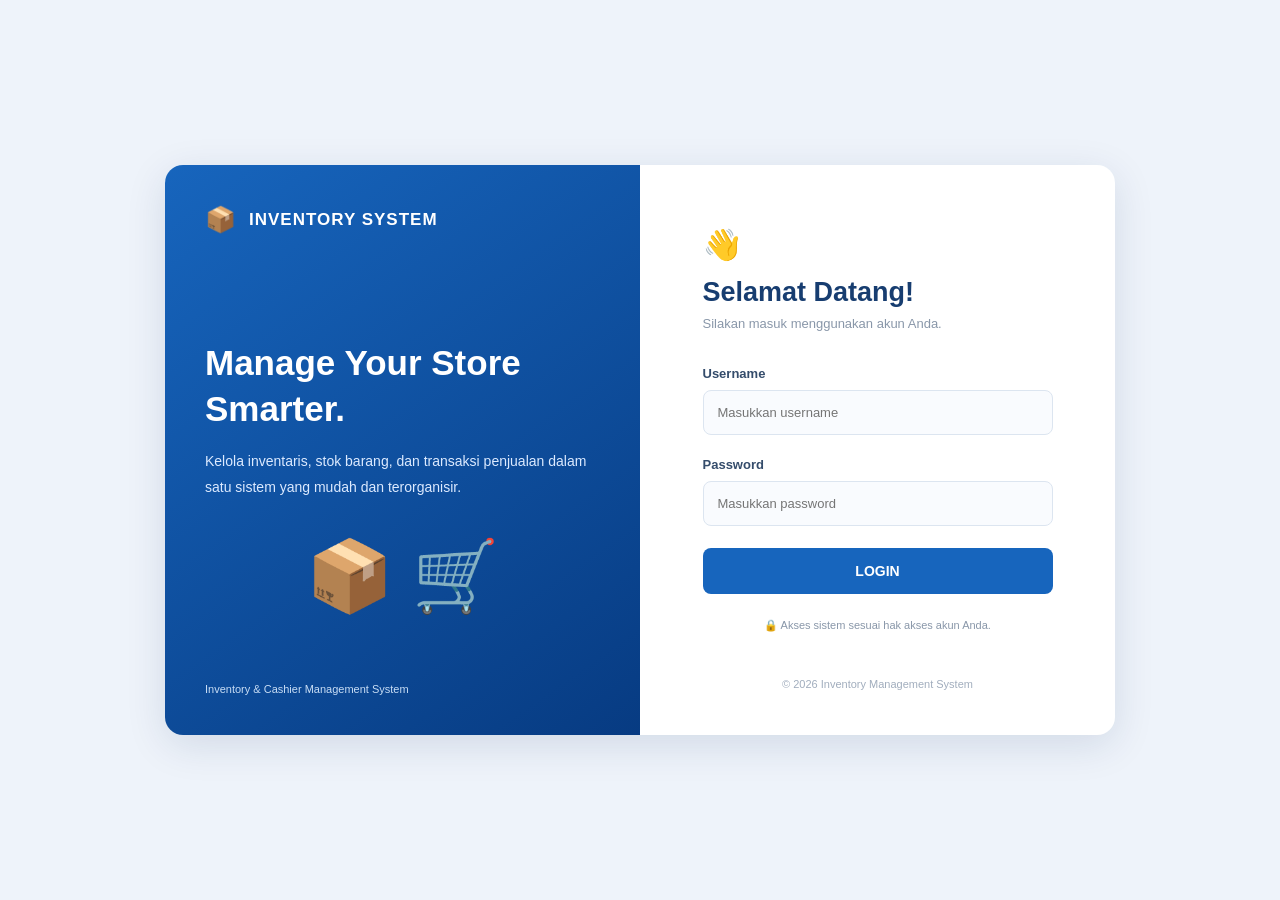
==== index.html @ 5783a04d "first commit" ====
<!doctype html>
<html lang="id">
  <head>
    <meta charset="UTF-8" />
    <meta name="viewport" content="width=device-width, initial-scale=1.0" />
    <title>Login | Inventory System</title>
    <link rel="stylesheet" href="style.css" />
  </head>
  <body>
    <div class="login-container">
      <!-- BAGIAN KIRI -->
      <div class="left-panel">
        <div class="brand">
          <div class="brand-icon">📦</div>
          <span>INVENTORY SYSTEM</span>
        </div>

        <div class="welcome">
          <h1>Manage Your Store Smarter.</h1>

          <p>
            Kelola inventaris, stok barang, dan transaksi penjualan dalam satu
            sistem yang mudah dan terorganisir.
          </p>

          <div class="illustration">📦 🛒</div>
        </div>

        <div class="left-footer">Inventory & Cashier Management System</div>
      </div>

      <!-- BAGIAN KANAN -->
      <div class="right-panel">
        <div class="login-form">
          <div class="form-icon">👋</div>

          <h2>Selamat Datang!</h2>

          <p class="subtitle">Silakan masuk menggunakan akun Anda.</p>

          <form id="loginForm">
            <div class="input-group">
              <label>Username</label>

              <input
                type="text"
                id="username"
                placeholder="Masukkan username"
                required
              />
            </div>

            <div class="input-group">
              <label>Password</label>

              <input
                type="password"
                id="password"
                placeholder="Masukkan password"
                required
              />
            </div>

            <button type="submit">LOGIN</button>
          </form>

          <div class="security-info">
            <span>🔒</span>
            Akses sistem sesuai hak akses akun Anda.
          </div>
        </div>

        <div class="right-footer">© 2026 Inventory Management System</div>
      </div>
    </div>
    <script src="login.js"></script>
  </body>
</html>
---- style.css ----
* {
  margin: 0;
  padding: 0;
  box-sizing: border-box;
  font-family: "Segoe UI", sans-serif;
}

body {
  min-height: 100vh;
  display: flex;
  justify-content: center;
  align-items: center;
  background: #eef3fa;
}

.login-container {
  width: 950px;
  min-height: 570px;
  display: flex;
  background: white;
  border-radius: 18px;
  overflow: hidden;
  box-shadow: 0 10px 40px rgba(0, 40, 90, 0.12);
}

/* PANEL KIRI */

.left-panel {
  width: 50%;
  padding: 40px;
  color: white;
  background: linear-gradient(145deg, #1765bd, #073b82);
  display: flex;
  flex-direction: column;
  justify-content: space-between;
}

.brand {
  display: flex;
  align-items: center;
  gap: 12px;
  font-size: 17px;
  font-weight: bold;
  letter-spacing: 1px;
}

.brand-icon {
  font-size: 25px;
}

.welcome {
  margin-top: 40px;
}

.welcome h1 {
  font-size: 35px;
  line-height: 1.3;
  margin-bottom: 18px;
}

.welcome p {
  font-size: 14px;
  color: #dceaff;
  line-height: 1.8;
}

.illustration {
  font-size: 70px;
  text-align: center;
  margin-top: 35px;
}

.left-footer {
  font-size: 11px;
  color: #c8ddf5;
}

/* PANEL KANAN */

.right-panel {
  width: 50%;
  padding: 45px;
  display: flex;
  flex-direction: column;
  justify-content: center;
}

.login-form {
  width: 100%;
  max-width: 350px;
  margin: auto;
}

.form-icon {
  font-size: 30px;
  margin-bottom: 15px;
}

.login-form h2 {
  color: #173d70;
  font-size: 27px;
  margin-bottom: 8px;
}

.subtitle {
  color: #8997a9;
  font-size: 13px;
  margin-bottom: 35px;
}

.input-group {
  margin-bottom: 22px;
}

.input-group label {
  display: block;
  color: #344c6b;
  font-size: 13px;
  font-weight: 600;
  margin-bottom: 9px;
}

.input-group input {
  width: 100%;
  padding: 14px;
  border: 1px solid #dce5f0;
  border-radius: 8px;
  background: #f9fbfe;
  outline: none;
  font-size: 13px;
}

.input-group input:focus {
  border-color: #1765bd;
}

button {
  width: 100%;
  padding: 15px;
  border: none;
  border-radius: 8px;
  background: #1765bd;
  color: white;
  font-size: 14px;
  font-weight: bold;
  cursor: pointer;
  transition: 0.3s;
}

button:hover {
  background: #0b478e;
}

.security-info {
  margin-top: 25px;
  text-align: center;
  font-size: 11px;
  color: #8997a9;
}

.right-footer {
  text-align: center;
  font-size: 11px;
  color: #a1adbd;
  margin-top: 30px;
}

/* RESPONSIVE */

@media (max-width: 750px) {
  body {
    padding: 20px;
  }

  .login-container {
    width: 100%;
    flex-direction: column;
  }

  .left-panel,
  .right-panel {
    width: 100%;
    padding: 30px;
  }

  .welcome h1 {
    font-size: 26px;
  }

  .illustration {
    font-size: 45px;
    margin-top: 15px;
  }
}
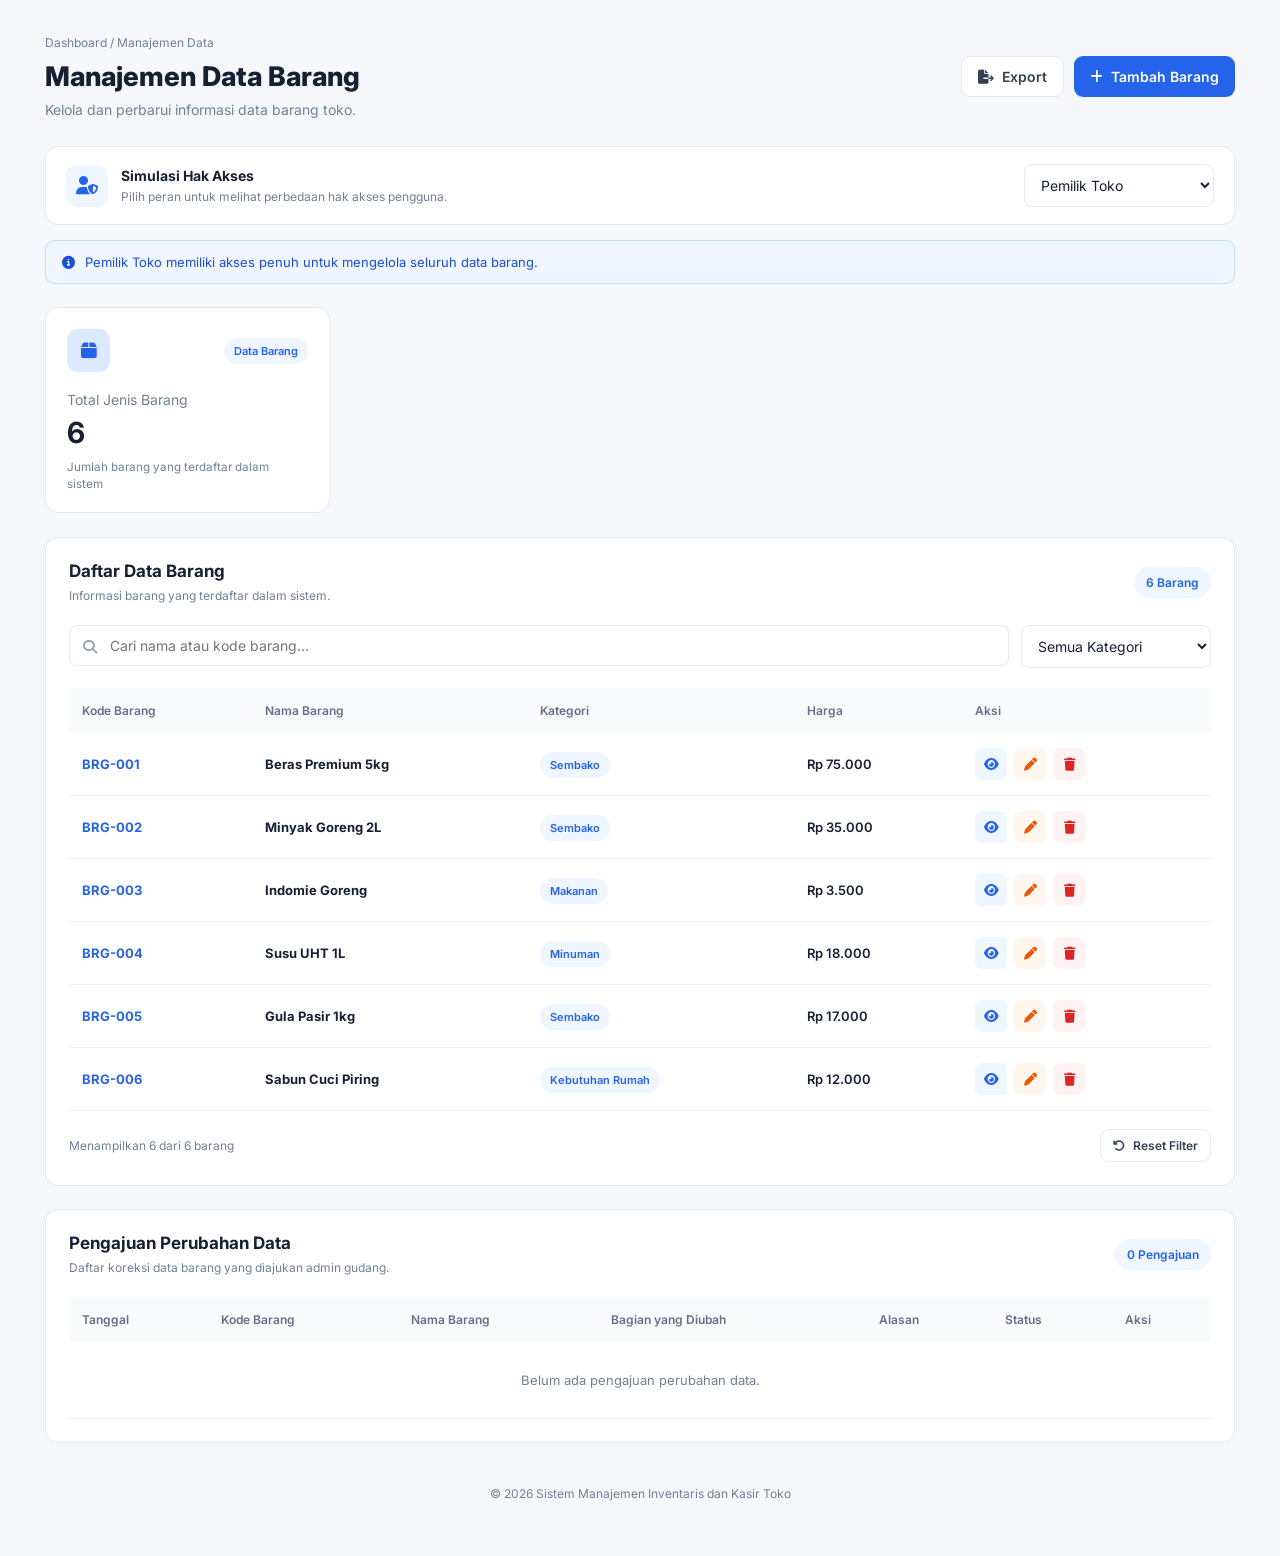
==== commit 5dd923fc: "Data Barang" ====
--- a/index.html
+++ b/index.html
@@ -1,78 +1,277 @@
-<!doctype html>
+
+<!DOCTYPE html>
 <html lang="id">
-  <head>
-    <meta charset="UTF-8" />
-    <meta name="viewport" content="width=device-width, initial-scale=1.0" />
-    <title>Login | Inventory System</title>
-    <link rel="stylesheet" href="style.css" />
-  </head>
-  <body>
-    <div class="login-container">
-      <!-- BAGIAN KIRI -->
-      <div class="left-panel">
-        <div class="brand">
-          <div class="brand-icon">📦</div>
-          <span>INVENTORY SYSTEM</span>
-        </div>
-
-        <div class="welcome">
-          <h1>Manage Your Store Smarter.</h1>
-
-          <p>
-            Kelola inventaris, stok barang, dan transaksi penjualan dalam satu
-            sistem yang mudah dan terorganisir.
-          </p>
-
-          <div class="illustration">📦 🛒</div>
-        </div>
-
-        <div class="left-footer">Inventory & Cashier Management System</div>
-      </div>
-
-      <!-- BAGIAN KANAN -->
-      <div class="right-panel">
-        <div class="login-form">
-          <div class="form-icon">👋</div>
-
-          <h2>Selamat Datang!</h2>
-
-          <p class="subtitle">Silakan masuk menggunakan akun Anda.</p>
-
-          <form id="loginForm">
-            <div class="input-group">
-              <label>Username</label>
-
-              <input
-                type="text"
-                id="username"
-                placeholder="Masukkan username"
-                required
-              />
-            </div>
-
-            <div class="input-group">
-              <label>Password</label>
-
-              <input
-                type="password"
-                id="password"
-                placeholder="Masukkan password"
-                required
-              />
-            </div>
-
-            <button type="submit">LOGIN</button>
-          </form>
-
-          <div class="security-info">
-            <span>🔒</span>
-            Akses sistem sesuai hak akses akun Anda.
+<head>
+  <meta charset="UTF-8">
+  <meta name="viewport" content="width=device-width, initial-scale=1.0">
+  <title>Manajemen Data Barang</title>
+  <link rel="preconnect" href="https://fonts.googleapis.com">
+  <link href="https://fonts.googleapis.com/css2?family=Inter:wght@400;500;600;700;800&display=swap" rel="stylesheet">
+  <link rel="stylesheet" href="https://cdnjs.cloudflare.com/ajax/libs/font-awesome/6.5.0/css/all.min.css">
+  <link rel="stylesheet" href="style.css">
+</head>
+<body>
+  <main class="container">
+
+    <header class="topbar">
+      <div>
+        <p class="breadcrumb">Dashboard / Manajemen Data</p>
+        <h1>Manajemen Data Barang</h1>
+        <p class="subtitle">Kelola dan perbarui informasi data barang toko.</p>
+      </div>
+      <div class="top-actions">
+        <button class="btn light" id="exportBtn">
+          <i class="fa-solid fa-file-export"></i> Export
+        </button>
+        <button class="btn primary" id="addBtn">
+          <i class="fa-solid fa-plus"></i> Tambah Barang
+        </button>
+      </div>
+    </header>
+
+    <!-- Hak Akses -->
+    <section class="role-panel">
+      <div class="role-info">
+        <div class="role-icon"><i class="fa-solid fa-user-shield"></i></div>
+        <div>
+          <strong>Simulasi Hak Akses</strong>
+          <p>Pilih peran untuk melihat perbedaan hak akses pengguna.</p>
+        </div>
+      </div>
+      <select id="roleSelect">
+        <option value="owner">Pemilik Toko</option>
+        <option value="admin">Admin Gudang</option>
+      </select>
+    </section>
+
+    <div class="access-notice" id="accessNotice">
+      <i class="fa-solid fa-circle-info"></i>
+      <span>Pemilik Toko memiliki akses penuh untuk mengelola seluruh data barang.</span>
+    </div>
+
+    <!-- Ringkasan Data -->
+    <section class="stats-grid">
+      <article class="stat-card">
+        <div class="stat-top">
+          <div class="stat-icon blue">
+            <i class="fa-solid fa-box"></i>
           </div>
-        </div>
-
-        <div class="right-footer">© 2026 Inventory Management System</div>
-      </div>
-    </div>
-    <script src="login.js"></script>
-  </body>
+          <span class="stat-tag">Data Barang</span>
+        </div>
+        <p>Total Jenis Barang</p>
+        <h2 id="totalProducts">0</h2>
+        <small>Jumlah barang yang terdaftar dalam sistem</small>
+      </article>
+    </section>
+
+    <!-- Daftar Barang -->
+    <section class="panel inventory-panel">
+      <div class="panel-heading">
+        <div>
+          <h3>Daftar Data Barang</h3>
+          <p>Informasi barang yang terdaftar dalam sistem.</p>
+        </div>
+        <span class="data-count" id="dataCount">0 Barang</span>
+      </div>
+
+      <div class="toolbar">
+        <div class="search-box">
+          <i class="fa-solid fa-magnifying-glass"></i>
+          <input type="search" id="searchInput" placeholder="Cari nama atau kode barang...">
+        </div>
+
+        <select id="categoryFilter">
+          <option value="">Semua Kategori</option>
+          <option value="Sembako">Sembako</option>
+          <option value="Makanan">Makanan</option>
+          <option value="Minuman">Minuman</option>
+          <option value="Kebutuhan Rumah">Kebutuhan Rumah</option>
+        </select>
+      </div>
+
+      <div class="table-wrap">
+        <table>
+          <thead>
+            <tr>
+              <th>Kode Barang</th>
+              <th>Nama Barang</th>
+              <th>Kategori</th>
+              <th>Harga</th>
+              <th>Aksi</th>
+            </tr>
+          </thead>
+          <tbody id="productBody"></tbody>
+        </table>
+      </div>
+
+      <div class="table-footer">
+        <span id="tableInfo">Menampilkan data barang</span>
+        <button class="btn light small" id="resetFilter">
+          <i class="fa-solid fa-rotate-left"></i> Reset Filter
+        </button>
+      </div>
+    </section>
+
+    <!-- Pengajuan Perubahan Data -->
+    <section class="panel request-panel">
+      <div class="panel-heading">
+        <div>
+          <h3>Pengajuan Perubahan Data</h3>
+          <p>Daftar koreksi data barang yang diajukan admin gudang.</p>
+        </div>
+        <span class="request-count" id="requestCount">0 Pengajuan</span>
+      </div>
+
+      <div class="table-wrap">
+        <table>
+          <thead>
+            <tr>
+              <th>Tanggal</th>
+              <th>Kode Barang</th>
+              <th>Nama Barang</th>
+              <th>Bagian yang Diubah</th>
+              <th>Alasan</th>
+              <th>Status</th>
+              <th>Aksi</th>
+            </tr>
+          </thead>
+          <tbody id="requestBody"></tbody>
+        </table>
+      </div>
+    </section>
+
+    <footer>© 2026 Sistem Manajemen Inventaris dan Kasir Toko</footer>
+  </main>
+
+  <!-- Modal Tambah / Edit Barang -->
+  <div class="modal-overlay" id="productModal">
+    <div class="modal">
+      <div class="modal-heading">
+        <div>
+          <h3 id="productModalTitle">Tambah Barang</h3>
+          <p>Lengkapi informasi barang di bawah ini.</p>
+        </div>
+        <button class="close-btn" data-close="productModal">
+          <i class="fa-solid fa-xmark"></i>
+        </button>
+      </div>
+
+      <form id="productForm">
+        <input type="hidden" id="editId">
+
+        <label>Kode Barang
+          <input type="text" id="codeInput" placeholder="Contoh: BRG-001" required>
+        </label>
+
+        <label>Nama Barang
+          <input type="text" id="nameInput" placeholder="Masukkan nama barang" required>
+        </label>
+
+        <label>Kategori
+          <select id="categoryInput" required>
+            <option value="">Pilih kategori</option>
+            <option>Sembako</option>
+            <option>Makanan</option>
+            <option>Minuman</option>
+            <option>Kebutuhan Rumah</option>
+          </select>
+        </label>
+
+        <label>Harga (Rp)
+          <input type="number" id="priceInput" min="0" placeholder="0" required>
+        </label>
+
+        <div class="modal-actions">
+          <button type="button" class="btn light" data-close="productModal">Batal</button>
+          <button type="submit" class="btn primary">Simpan Barang</button>
+        </div>
+      </form>
+    </div>
+  </div>
+
+  <!-- Modal Detail Barang -->
+  <div class="modal-overlay" id="detailModal">
+    <div class="modal">
+      <div class="modal-heading">
+        <div>
+          <h3>Detail Barang</h3>
+          <p>Informasi lengkap barang.</p>
+        </div>
+        <button class="close-btn" data-close="detailModal">
+          <i class="fa-solid fa-xmark"></i>
+        </button>
+      </div>
+      <div id="detailContent"></div>
+    </div>
+  </div>
+
+  <!-- Modal Pengajuan Perubahan -->
+  <div class="modal-overlay" id="requestModal">
+    <div class="modal">
+      <div class="modal-heading">
+        <div>
+          <h3>Ajukan Perubahan Data</h3>
+          <p>Pengajuan akan dikirim kepada pemilik toko.</p>
+        </div>
+        <button class="close-btn" data-close="requestModal">
+          <i class="fa-solid fa-xmark"></i>
+        </button>
+      </div>
+
+      <form id="requestForm">
+        <input type="hidden" id="requestProductId">
+
+        <label>Barang
+          <input type="text" id="requestProductName" readonly>
+        </label>
+
+        <label>Bagian yang perlu diubah
+          <select id="requestField" required>
+            <option value="">Pilih bagian</option>
+            <option>Nama Barang</option>
+            <option>Kode Barang</option>
+            <option>Kategori</option>
+            <option>Harga</option>
+          </select>
+        </label>
+
+        <label>Data yang benar / usulan perubahan
+          <input type="text" id="requestValue" placeholder="Masukkan usulan perubahan" required>
+        </label>
+
+        <label>Alasan pengajuan
+          <textarea id="requestReason" rows="3" placeholder="Jelaskan kesalahan yang ditemukan..." required></textarea>
+        </label>
+
+        <div class="modal-actions">
+          <button type="button" class="btn light" data-close="requestModal">Batal</button>
+          <button type="submit" class="btn primary">Kirim Pengajuan</button>
+        </div>
+      </form>
+    </div>
+  </div>
+
+  <!-- Modal Persetujuan Pengajuan -->
+  <div class="modal-overlay" id="approvalModal">
+    <div class="modal">
+      <div class="modal-heading">
+        <div>
+          <h3>Periksa Pengajuan</h3>
+          <p>Tinjau usulan perubahan dari admin gudang.</p>
+        </div>
+        <button class="close-btn" data-close="approvalModal">
+          <i class="fa-solid fa-xmark"></i>
+        </button>
+      </div>
+      <div id="approvalContent"></div>
+      <div class="modal-actions">
+        <button class="btn light" data-close="approvalModal">Tutup</button>
+        <button class="btn danger-btn" id="rejectRequest">Tolak</button>
+        <button class="btn primary" id="approveRequest">Setujui</button>
+      </div>
+    </div>
+  </div>
+
+  <script src="script.js"></script>
+</body>
 </html>
--- a/style.css
+++ b/style.css
@@ -1,194 +1,613 @@
+
 * {
   margin: 0;
   padding: 0;
   box-sizing: border-box;
-  font-family: "Segoe UI", sans-serif;
+}
+
+:root {
+  --primary: #2563eb;
+  --primary-dark: #1d4ed8;
+  --blue-light: #eff6ff;
+  --background: #f5f7fb;
+  --white: #ffffff;
+  --text: #172033;
+  --muted: #718096;
+  --border: #e5eaf2;
+  --green: #16a34a;
+  --red: #dc2626;
+  --orange: #ea580c;
 }
 
 body {
-  min-height: 100vh;
-  display: flex;
+  font-family: 'Inter', sans-serif;
+  background: var(--background);
+  color: var(--text);
+  font-size: 14px;
+}
+
+button, input, select, textarea {
+  font: inherit;
+}
+
+button {
+  cursor: pointer;
+}
+
+.container {
+  max-width: 1440px;
+  margin: auto;
+  padding: 35px 45px;
+}
+
+/* Header */
+.topbar {
+  display: flex;
+  align-items: center;
+  justify-content: space-between;
+  gap: 20px;
+  margin-bottom: 28px;
+}
+
+.breadcrumb {
+  color: var(--muted);
+  font-size: 12px;
+  margin-bottom: 10px;
+}
+
+.topbar h1 {
+  font-size: 27px;
+  font-weight: 800;
+  margin-bottom: 8px;
+}
+
+.subtitle {
+  color: var(--muted);
+}
+
+.top-actions {
+  display: flex;
+  gap: 10px;
+}
+
+/* Buttons */
+.btn {
+  border: none;
+  border-radius: 9px;
+  padding: 11px 16px;
+  font-weight: 600;
+  display: inline-flex;
+  align-items: center;
   justify-content: center;
-  align-items: center;
-  background: #eef3fa;
-}
-
-.login-container {
-  width: 950px;
-  min-height: 570px;
-  display: flex;
+  gap: 8px;
+  transition: .2s;
+}
+
+.btn.primary {
+  background: var(--primary);
+  color: white;
+}
+
+.btn.primary:hover {
+  background: var(--primary-dark);
+}
+
+.btn.light {
   background: white;
-  border-radius: 18px;
-  overflow: hidden;
-  box-shadow: 0 10px 40px rgba(0, 40, 90, 0.12);
-}
-
-/* PANEL KIRI */
-
-.left-panel {
-  width: 50%;
-  padding: 40px;
-  color: white;
-  background: linear-gradient(145deg, #1765bd, #073b82);
-  display: flex;
-  flex-direction: column;
+  color: #344054;
+  border: 1px solid var(--border);
+}
+
+.btn.light:hover {
+  background: #f1f5f9;
+}
+
+.btn.small {
+  padding: 8px 12px;
+  font-size: 12px;
+}
+
+.btn.danger-btn {
+  background: #fee2e2;
+  color: var(--red);
+}
+
+/* Role panel */
+.role-panel {
+  background: white;
+  border: 1px solid var(--border);
+  padding: 17px 20px;
+  border-radius: 13px;
+  display: flex;
+  align-items: center;
   justify-content: space-between;
-}
-
-.brand {
-  display: flex;
-  align-items: center;
+  gap: 15px;
+  margin-bottom: 15px;
+}
+
+.role-info {
+  display: flex;
+  align-items: center;
+  gap: 13px;
+}
+
+.role-icon {
+  width: 42px;
+  height: 42px;
+  background: var(--blue-light);
+  color: var(--primary);
+  border-radius: 10px;
+  display: grid;
+  place-items: center;
+  font-size: 18px;
+}
+
+.role-info strong {
+  display: block;
+  margin-bottom: 5px;
+}
+
+.role-info p {
+  color: var(--muted);
+  font-size: 12px;
+}
+
+.role-panel select {
+  width: 190px;
+}
+
+.access-notice {
+  background: #eff6ff;
+  color: #1d4ed8;
+  border: 1px solid #bfdbfe;
+  padding: 13px 16px;
+  border-radius: 9px;
+  display: flex;
+  align-items: center;
+  gap: 10px;
+  margin-bottom: 23px;
+  font-size: 13px;
+}
+
+/* Form elements */
+select,
+input,
+textarea {
+  border: 1px solid var(--border);
+  background: white;
+  border-radius: 8px;
+  padding: 11px 12px;
+  outline: none;
+  color: var(--text);
+}
+
+select:focus,
+input:focus,
+textarea:focus {
+  border-color: var(--primary);
+  box-shadow: 0 0 0 3px rgba(37, 99, 235, .09);
+}
+
+/* Statistics */
+.stats-grid {
+  display: grid;
+  grid-template-columns: repeat(4, 1fr);
+  gap: 17px;
+  margin-bottom: 24px;
+}
+
+.stat-card {
+  background: white;
+  border: 1px solid var(--border);
+  border-radius: 13px;
+  padding: 21px;
+}
+
+.stat-top {
+  display: flex;
+  justify-content: space-between;
+  align-items: center;
+  margin-bottom: 19px;
+}
+
+.stat-icon {
+  width: 43px;
+  height: 43px;
+  border-radius: 11px;
+  display: grid;
+  place-items: center;
+  font-size: 18px;
+}
+
+.stat-icon.blue {
+  background: #dbeafe;
+  color: #2563eb;
+}
+
+.stat-tag {
+  background: #eff6ff;
+  color: #2563eb;
+  padding: 6px 10px;
+  border-radius: 20px;
+  font-size: 11px;
+  font-weight: 600;
+}
+
+.stat-card p {
+  color: var(--muted);
+  margin-bottom: 7px;
+}
+
+.stat-card h2 {
+  font-size: 29px;
+  margin-bottom: 7px;
+}
+
+.stat-card small {
+  color: var(--muted);
+}
+
+/* Panels */
+.panel {
+  background: white;
+  border: 1px solid var(--border);
+  border-radius: 13px;
+  padding: 23px;
+  margin-bottom: 23px;
+}
+
+.panel-heading {
+  display: flex;
+  justify-content: space-between;
+  align-items: center;
+  gap: 15px;
+  margin-bottom: 22px;
+}
+
+.panel-heading h3 {
+  font-size: 17px;
+  margin-bottom: 7px;
+}
+
+.panel-heading p {
+  color: var(--muted);
+  font-size: 12px;
+}
+
+.data-count,
+.request-count {
+  background: var(--blue-light);
+  color: var(--primary);
+  border-radius: 20px;
+  padding: 8px 12px;
+  font-weight: 600;
+  font-size: 12px;
+}
+
+/* Toolbar */
+.toolbar {
+  display: flex;
   gap: 12px;
-  font-size: 17px;
-  font-weight: bold;
-  letter-spacing: 1px;
-}
-
-.brand-icon {
-  font-size: 25px;
-}
-
-.welcome {
-  margin-top: 40px;
-}
-
-.welcome h1 {
-  font-size: 35px;
-  line-height: 1.3;
-  margin-bottom: 18px;
-}
-
-.welcome p {
-  font-size: 14px;
-  color: #dceaff;
-  line-height: 1.8;
-}
-
-.illustration {
-  font-size: 70px;
+  margin-bottom: 20px;
+}
+
+.search-box {
+  flex: 1;
+  position: relative;
+}
+
+.search-box i {
+  position: absolute;
+  left: 14px;
+  top: 50%;
+  transform: translateY(-50%);
+  color: #98a2b3;
+}
+
+.search-box input {
+  width: 100%;
+  padding-left: 40px;
+}
+
+.toolbar select {
+  min-width: 190px;
+}
+
+/* Tables */
+.table-wrap {
+  width: 100%;
+  overflow-x: auto;
+}
+
+table {
+  width: 100%;
+  border-collapse: collapse;
+  white-space: nowrap;
+}
+
+thead {
+  background: #f8fafc;
+}
+
+th {
+  color: #667085;
+  font-size: 12px;
+  font-weight: 600;
+  text-align: left;
+  padding: 15px 13px;
+}
+
+td {
+  padding: 15px 13px;
+  border-bottom: 1px solid #edf0f5;
+  font-size: 13px;
+}
+
+tbody tr:hover {
+  background: #f8fbff;
+}
+
+.product-code {
+  color: var(--primary);
+  font-weight: 700;
+}
+
+.category-badge {
+  background: #eff6ff;
+  color: #2563eb;
+  padding: 6px 10px;
+  border-radius: 20px;
+  font-size: 11px;
+  font-weight: 600;
+}
+
+.price {
+  font-weight: 600;
+}
+
+.action-buttons {
+  display: flex;
+  gap: 7px;
+}
+
+.action-btn {
+  width: 32px;
+  height: 32px;
+  border: none;
+  border-radius: 7px;
+  display: grid;
+  place-items: center;
+  background: #eff6ff;
+  color: var(--primary);
+}
+
+.action-btn:hover {
+  filter: brightness(.95);
+}
+
+.action-btn.edit {
+  background: #fff7ed;
+  color: var(--orange);
+}
+
+.action-btn.delete {
+  background: #fef2f2;
+  color: var(--red);
+}
+
+.action-btn.request {
+  background: #f0fdf4;
+  color: var(--green);
+}
+
+.table-footer {
+  display: flex;
+  justify-content: space-between;
+  align-items: center;
+  gap: 12px;
+  margin-top: 18px;
+  color: var(--muted);
+  font-size: 12px;
+}
+
+.empty-state {
   text-align: center;
-  margin-top: 35px;
-}
-
-.left-footer {
+  color: var(--muted);
+  padding: 30px;
+}
+
+/* Request status */
+.status {
+  padding: 6px 10px;
+  border-radius: 20px;
   font-size: 11px;
-  color: #c8ddf5;
-}
-
-/* PANEL KANAN */
-
-.right-panel {
-  width: 50%;
-  padding: 45px;
-  display: flex;
-  flex-direction: column;
+  font-weight: 600;
+}
+
+.status.pending {
+  background: #fff7ed;
+  color: #c2410c;
+}
+
+.status.approved {
+  background: #dcfce7;
+  color: #15803d;
+}
+
+.status.rejected {
+  background: #fee2e2;
+  color: #b91c1c;
+}
+
+/* Modal */
+.modal-overlay {
+  position: fixed;
+  inset: 0;
+  background: rgba(15, 23, 42, .48);
+  display: none;
+  align-items: center;
   justify-content: center;
-}
-
-.login-form {
+  padding: 20px;
+  z-index: 1000;
+  overflow-y: auto;
+}
+
+.modal-overlay.show {
+  display: flex;
+}
+
+.modal {
   width: 100%;
-  max-width: 350px;
-  margin: auto;
-}
-
-.form-icon {
-  font-size: 30px;
-  margin-bottom: 15px;
-}
-
-.login-form h2 {
-  color: #173d70;
-  font-size: 27px;
-  margin-bottom: 8px;
-}
-
-.subtitle {
-  color: #8997a9;
+  max-width: 510px;
+  max-height: 90vh;
+  overflow-y: auto;
+  background: white;
+  border-radius: 15px;
+  padding: 25px;
+  box-shadow: 0 20px 50px rgba(0,0,0,.15);
+}
+
+.modal-heading {
+  display: flex;
+  justify-content: space-between;
+  align-items: flex-start;
+  margin-bottom: 23px;
+}
+
+.modal-heading h3 {
+  font-size: 18px;
+  margin-bottom: 7px;
+}
+
+.modal-heading p {
+  color: var(--muted);
+  font-size: 12px;
+}
+
+.close-btn {
+  border: none;
+  background: #f1f5f9;
+  width: 34px;
+  height: 34px;
+  border-radius: 8px;
+  color: #475569;
+}
+
+form label {
+  display: block;
   font-size: 13px;
-  margin-bottom: 35px;
-}
-
-.input-group {
-  margin-bottom: 22px;
-}
-
-.input-group label {
+  font-weight: 600;
+  margin-bottom: 16px;
+}
+
+form label input,
+form label select,
+form label textarea {
   display: block;
-  color: #344c6b;
-  font-size: 13px;
-  font-weight: 600;
-  margin-bottom: 9px;
-}
-
-.input-group input {
   width: 100%;
-  padding: 14px;
-  border: 1px solid #dce5f0;
-  border-radius: 8px;
-  background: #f9fbfe;
-  outline: none;
-  font-size: 13px;
-}
-
-.input-group input:focus {
-  border-color: #1765bd;
-}
-
-button {
-  width: 100%;
-  padding: 15px;
-  border: none;
-  border-radius: 8px;
-  background: #1765bd;
-  color: white;
-  font-size: 14px;
-  font-weight: bold;
-  cursor: pointer;
-  transition: 0.3s;
-}
-
-button:hover {
-  background: #0b478e;
-}
-
-.security-info {
-  margin-top: 25px;
+  margin-top: 8px;
+  font-weight: 400;
+}
+
+textarea {
+  resize: vertical;
+}
+
+.modal-actions {
+  display: flex;
+  justify-content: flex-end;
+  gap: 9px;
+  margin-top: 22px;
+}
+
+.detail-list {
+  display: grid;
+  gap: 14px;
+}
+
+.detail-item {
+  display: flex;
+  justify-content: space-between;
+  gap: 15px;
+  padding-bottom: 12px;
+  border-bottom: 1px solid var(--border);
+}
+
+.detail-item span {
+  color: var(--muted);
+}
+
+.detail-item strong {
+  text-align: right;
+}
+
+footer {
   text-align: center;
-  font-size: 11px;
-  color: #8997a9;
-}
-
-.right-footer {
-  text-align: center;
-  font-size: 11px;
-  color: #a1adbd;
-  margin-top: 30px;
-}
-
-/* RESPONSIVE */
-
-@media (max-width: 750px) {
-  body {
-    padding: 20px;
-  }
-
-  .login-container {
+  color: var(--muted);
+  font-size: 12px;
+  padding: 20px 0;
+}
+
+/* Responsive */
+@media (max-width: 900px) {
+  .container {
+    padding: 25px;
+  }
+
+  .stats-grid {
+    grid-template-columns: repeat(2, 1fr);
+  }
+}
+
+@media (max-width: 600px) {
+  .container {
+    padding: 18px;
+  }
+
+  .topbar,
+  .role-panel {
+    align-items: flex-start;
+    flex-direction: column;
+  }
+
+  .top-actions {
     width: 100%;
+  }
+
+  .top-actions .btn {
+    flex: 1;
+  }
+
+  .role-panel select {
+    width: 100%;
+  }
+
+  .toolbar {
     flex-direction: column;
   }
 
-  .left-panel,
-  .right-panel {
+  .toolbar select {
     width: 100%;
-    padding: 30px;
-  }
-
-  .welcome h1 {
-    font-size: 26px;
-  }
-
-  .illustration {
-    font-size: 45px;
-    margin-top: 15px;
-  }
-}
+  }
+
+  .stats-grid {
+    grid-template-columns: 1fr;
+  }
+
+  .panel {
+    padding: 16px;
+  }
+
+  .panel-heading {
+    align-items: flex-start;
+  }
+
+  .table-footer {
+    align-items: flex-start;
+    flex-direction: column;
+  }
+
+  .modal-actions {
+    flex-wrap: wrap;
+  }
+}
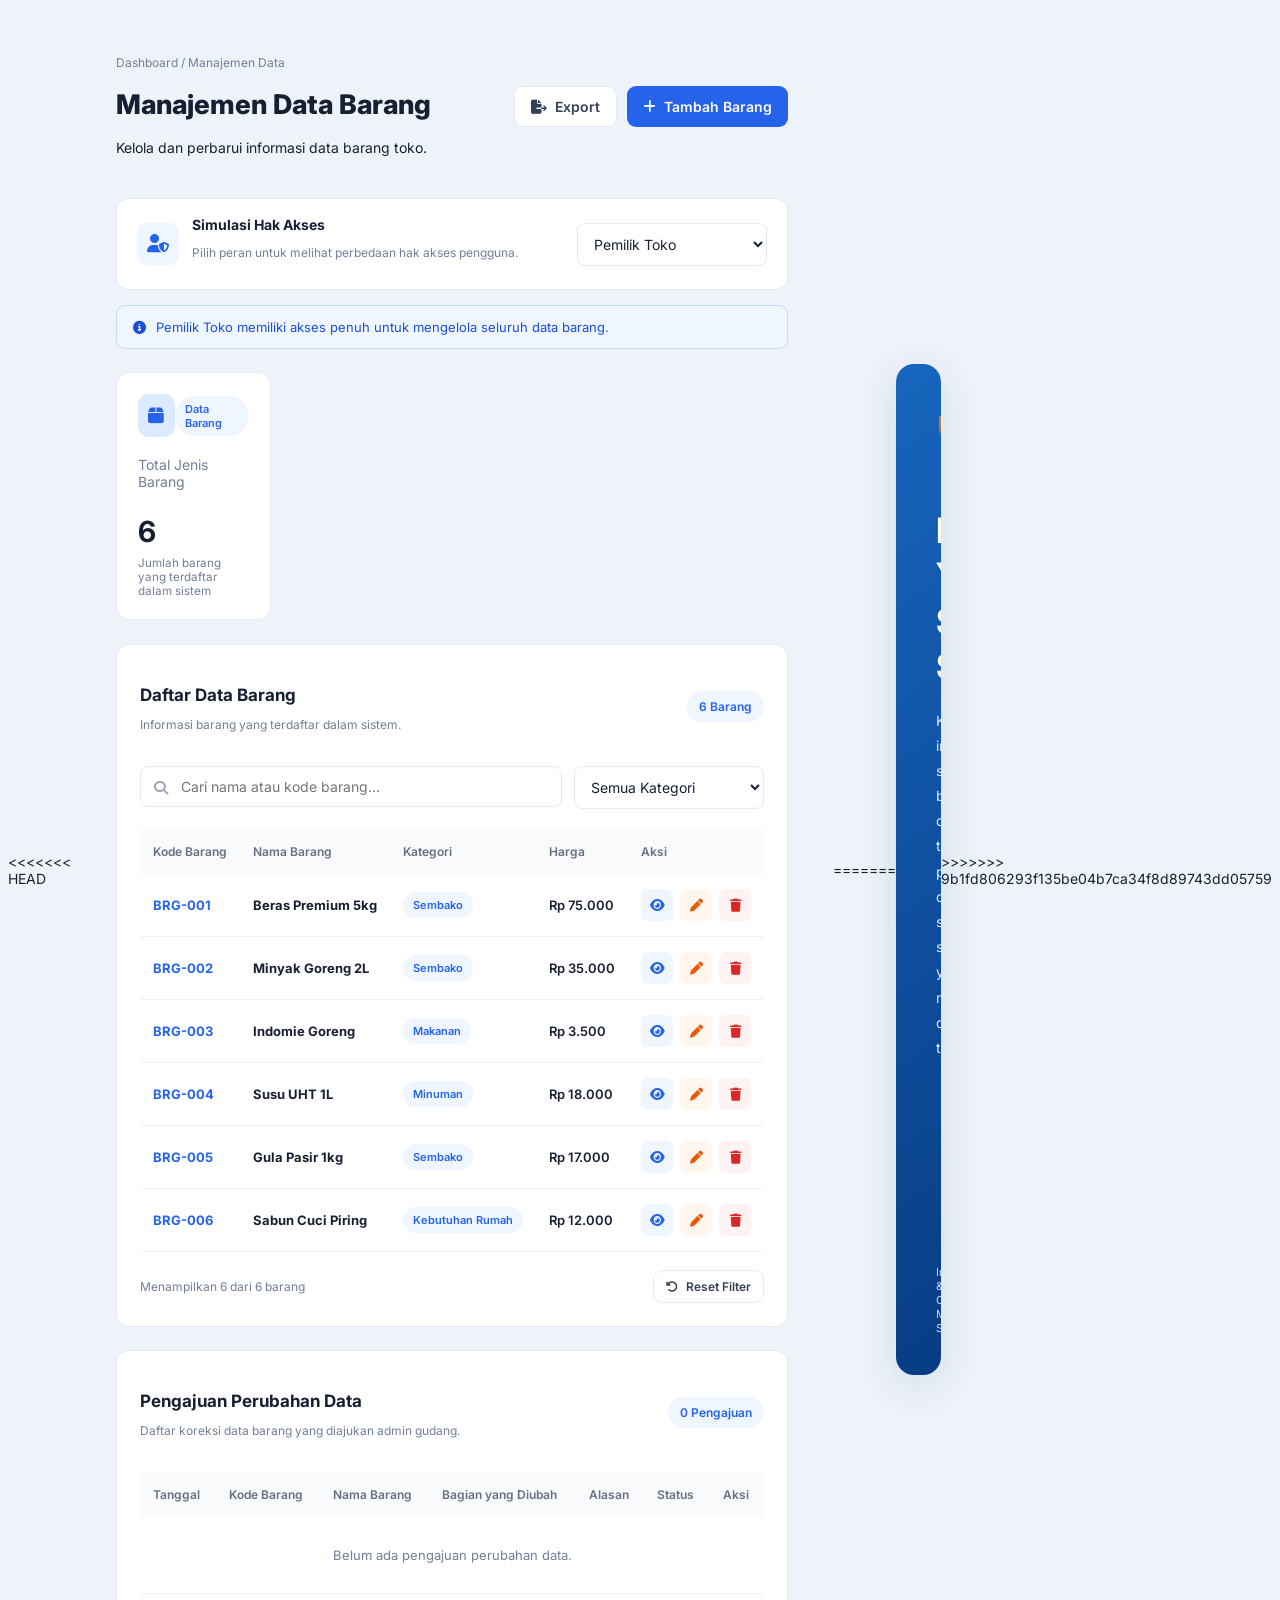
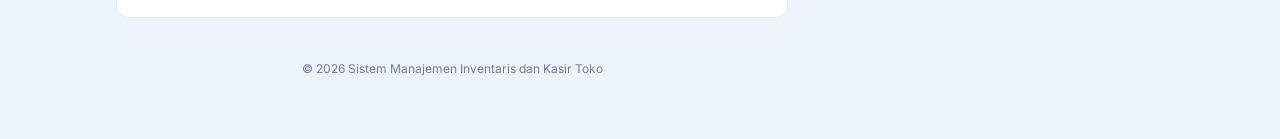
==== commit 11c4a4cc: "data barang" ====
--- a/index.html
+++ b/index.html
@@ -1,3 +1,4 @@
+<<<<<<< HEAD
 
 <!DOCTYPE html>
 <html lang="id">
@@ -274,4 +275,83 @@
 
   <script src="script.js"></script>
 </body>
+=======
+<!doctype html>
+<html lang="id">
+  <head>
+    <meta charset="UTF-8" />
+    <meta name="viewport" content="width=device-width, initial-scale=1.0" />
+    <title>Login | Inventory System</title>
+    <link rel="stylesheet" href="style.css" />
+  </head>
+  <body>
+    <div class="login-container">
+      <!-- BAGIAN KIRI -->
+      <div class="left-panel">
+        <div class="brand">
+          <div class="brand-icon">📦</div>
+          <span>INVENTORY SYSTEM</span>
+        </div>
+
+        <div class="welcome">
+          <h1>Manage Your Store Smarter.</h1>
+
+          <p>
+            Kelola inventaris, stok barang, dan transaksi penjualan dalam satu
+            sistem yang mudah dan terorganisir.
+          </p>
+
+          <div class="illustration">📦 🛒</div>
+        </div>
+
+        <div class="left-footer">Inventory & Cashier Management System</div>
+      </div>
+
+      <!-- BAGIAN KANAN -->
+      <div class="right-panel">
+        <div class="login-form">
+          <div class="form-icon">👋</div>
+
+          <h2>Selamat Datang!</h2>
+
+          <p class="subtitle">Silakan masuk menggunakan akun Anda.</p>
+
+          <form id="loginForm">
+            <div class="input-group">
+              <label>Username</label>
+
+              <input
+                type="text"
+                id="username"
+                placeholder="Masukkan username"
+                required
+              />
+            </div>
+
+            <div class="input-group">
+              <label>Password</label>
+
+              <input
+                type="password"
+                id="password"
+                placeholder="Masukkan password"
+                required
+              />
+            </div>
+
+            <button type="submit">LOGIN</button>
+          </form>
+
+          <div class="security-info">
+            <span>🔒</span>
+            Akses sistem sesuai hak akses akun Anda.
+          </div>
+        </div>
+
+        <div class="right-footer">© 2026 Inventory Management System</div>
+      </div>
+    </div>
+    <script src="login.js"></script>
+  </body>
+>>>>>>> 9b1fd806293f135be04b7ca34f8d89743dd05759
 </html>
--- a/style.css
+++ b/style.css
@@ -1,8 +1,12 @@
-
+<<<<<<< HEAD
+
+=======
+>>>>>>> 9b1fd806293f135be04b7ca34f8d89743dd05759
 * {
   margin: 0;
   padding: 0;
   box-sizing: border-box;
+<<<<<<< HEAD
 }
 
 :root {
@@ -58,10 +62,110 @@
 .topbar h1 {
   font-size: 27px;
   font-weight: 800;
+=======
+  font-family: "Segoe UI", sans-serif;
+}
+
+body {
+  min-height: 100vh;
+  display: flex;
+  justify-content: center;
+  align-items: center;
+  background: #eef3fa;
+}
+
+.login-container {
+  width: 950px;
+  min-height: 570px;
+  display: flex;
+  background: white;
+  border-radius: 18px;
+  overflow: hidden;
+  box-shadow: 0 10px 40px rgba(0, 40, 90, 0.12);
+}
+
+/* PANEL KIRI */
+
+.left-panel {
+  width: 50%;
+  padding: 40px;
+  color: white;
+  background: linear-gradient(145deg, #1765bd, #073b82);
+  display: flex;
+  flex-direction: column;
+  justify-content: space-between;
+}
+
+.brand {
+  display: flex;
+  align-items: center;
+  gap: 12px;
+  font-size: 17px;
+  font-weight: bold;
+  letter-spacing: 1px;
+}
+
+.brand-icon {
+  font-size: 25px;
+}
+
+.welcome {
+  margin-top: 40px;
+}
+
+.welcome h1 {
+  font-size: 35px;
+  line-height: 1.3;
+  margin-bottom: 18px;
+}
+
+.welcome p {
+  font-size: 14px;
+  color: #dceaff;
+  line-height: 1.8;
+}
+
+.illustration {
+  font-size: 70px;
+  text-align: center;
+  margin-top: 35px;
+}
+
+.left-footer {
+  font-size: 11px;
+  color: #c8ddf5;
+}
+
+/* PANEL KANAN */
+
+.right-panel {
+  width: 50%;
+  padding: 45px;
+  display: flex;
+  flex-direction: column;
+  justify-content: center;
+}
+
+.login-form {
+  width: 100%;
+  max-width: 350px;
+  margin: auto;
+}
+
+.form-icon {
+  font-size: 30px;
+  margin-bottom: 15px;
+}
+
+.login-form h2 {
+  color: #173d70;
+  font-size: 27px;
+>>>>>>> 9b1fd806293f135be04b7ca34f8d89743dd05759
   margin-bottom: 8px;
 }
 
 .subtitle {
+<<<<<<< HEAD
   color: var(--muted);
 }
 
@@ -609,5 +713,94 @@
 
   .modal-actions {
     flex-wrap: wrap;
-  }
-}
+=======
+  color: #8997a9;
+  font-size: 13px;
+  margin-bottom: 35px;
+}
+
+.input-group {
+  margin-bottom: 22px;
+}
+
+.input-group label {
+  display: block;
+  color: #344c6b;
+  font-size: 13px;
+  font-weight: 600;
+  margin-bottom: 9px;
+}
+
+.input-group input {
+  width: 100%;
+  padding: 14px;
+  border: 1px solid #dce5f0;
+  border-radius: 8px;
+  background: #f9fbfe;
+  outline: none;
+  font-size: 13px;
+}
+
+.input-group input:focus {
+  border-color: #1765bd;
+}
+
+button {
+  width: 100%;
+  padding: 15px;
+  border: none;
+  border-radius: 8px;
+  background: #1765bd;
+  color: white;
+  font-size: 14px;
+  font-weight: bold;
+  cursor: pointer;
+  transition: 0.3s;
+}
+
+button:hover {
+  background: #0b478e;
+}
+
+.security-info {
+  margin-top: 25px;
+  text-align: center;
+  font-size: 11px;
+  color: #8997a9;
+}
+
+.right-footer {
+  text-align: center;
+  font-size: 11px;
+  color: #a1adbd;
+  margin-top: 30px;
+}
+
+/* RESPONSIVE */
+
+@media (max-width: 750px) {
+  body {
+    padding: 20px;
+  }
+
+  .login-container {
+    width: 100%;
+    flex-direction: column;
+  }
+
+  .left-panel,
+  .right-panel {
+    width: 100%;
+    padding: 30px;
+  }
+
+  .welcome h1 {
+    font-size: 26px;
+  }
+
+  .illustration {
+    font-size: 45px;
+    margin-top: 15px;
+>>>>>>> 9b1fd806293f135be04b7ca34f8d89743dd05759
+  }
+}
--- a/style.css
+++ b/style.css
@@ -1,8 +1,12 @@
-
+<<<<<<< HEAD
+
+=======
+>>>>>>> 9b1fd806293f135be04b7ca34f8d89743dd05759
 * {
   margin: 0;
   padding: 0;
   box-sizing: border-box;
+<<<<<<< HEAD
 }
 
 :root {
@@ -58,10 +62,110 @@
 .topbar h1 {
   font-size: 27px;
   font-weight: 800;
+=======
+  font-family: "Segoe UI", sans-serif;
+}
+
+body {
+  min-height: 100vh;
+  display: flex;
+  justify-content: center;
+  align-items: center;
+  background: #eef3fa;
+}
+
+.login-container {
+  width: 950px;
+  min-height: 570px;
+  display: flex;
+  background: white;
+  border-radius: 18px;
+  overflow: hidden;
+  box-shadow: 0 10px 40px rgba(0, 40, 90, 0.12);
+}
+
+/* PANEL KIRI */
+
+.left-panel {
+  width: 50%;
+  padding: 40px;
+  color: white;
+  background: linear-gradient(145deg, #1765bd, #073b82);
+  display: flex;
+  flex-direction: column;
+  justify-content: space-between;
+}
+
+.brand {
+  display: flex;
+  align-items: center;
+  gap: 12px;
+  font-size: 17px;
+  font-weight: bold;
+  letter-spacing: 1px;
+}
+
+.brand-icon {
+  font-size: 25px;
+}
+
+.welcome {
+  margin-top: 40px;
+}
+
+.welcome h1 {
+  font-size: 35px;
+  line-height: 1.3;
+  margin-bottom: 18px;
+}
+
+.welcome p {
+  font-size: 14px;
+  color: #dceaff;
+  line-height: 1.8;
+}
+
+.illustration {
+  font-size: 70px;
+  text-align: center;
+  margin-top: 35px;
+}
+
+.left-footer {
+  font-size: 11px;
+  color: #c8ddf5;
+}
+
+/* PANEL KANAN */
+
+.right-panel {
+  width: 50%;
+  padding: 45px;
+  display: flex;
+  flex-direction: column;
+  justify-content: center;
+}
+
+.login-form {
+  width: 100%;
+  max-width: 350px;
+  margin: auto;
+}
+
+.form-icon {
+  font-size: 30px;
+  margin-bottom: 15px;
+}
+
+.login-form h2 {
+  color: #173d70;
+  font-size: 27px;
+>>>>>>> 9b1fd806293f135be04b7ca34f8d89743dd05759
   margin-bottom: 8px;
 }
 
 .subtitle {
+<<<<<<< HEAD
   color: var(--muted);
 }
 
@@ -609,5 +713,94 @@
 
   .modal-actions {
     flex-wrap: wrap;
-  }
-}
+=======
+  color: #8997a9;
+  font-size: 13px;
+  margin-bottom: 35px;
+}
+
+.input-group {
+  margin-bottom: 22px;
+}
+
+.input-group label {
+  display: block;
+  color: #344c6b;
+  font-size: 13px;
+  font-weight: 600;
+  margin-bottom: 9px;
+}
+
+.input-group input {
+  width: 100%;
+  padding: 14px;
+  border: 1px solid #dce5f0;
+  border-radius: 8px;
+  background: #f9fbfe;
+  outline: none;
+  font-size: 13px;
+}
+
+.input-group input:focus {
+  border-color: #1765bd;
+}
+
+button {
+  width: 100%;
+  padding: 15px;
+  border: none;
+  border-radius: 8px;
+  background: #1765bd;
+  color: white;
+  font-size: 14px;
+  font-weight: bold;
+  cursor: pointer;
+  transition: 0.3s;
+}
+
+button:hover {
+  background: #0b478e;
+}
+
+.security-info {
+  margin-top: 25px;
+  text-align: center;
+  font-size: 11px;
+  color: #8997a9;
+}
+
+.right-footer {
+  text-align: center;
+  font-size: 11px;
+  color: #a1adbd;
+  margin-top: 30px;
+}
+
+/* RESPONSIVE */
+
+@media (max-width: 750px) {
+  body {
+    padding: 20px;
+  }
+
+  .login-container {
+    width: 100%;
+    flex-direction: column;
+  }
+
+  .left-panel,
+  .right-panel {
+    width: 100%;
+    padding: 30px;
+  }
+
+  .welcome h1 {
+    font-size: 26px;
+  }
+
+  .illustration {
+    font-size: 45px;
+    margin-top: 15px;
+>>>>>>> 9b1fd806293f135be04b7ca34f8d89743dd05759
+  }
+}
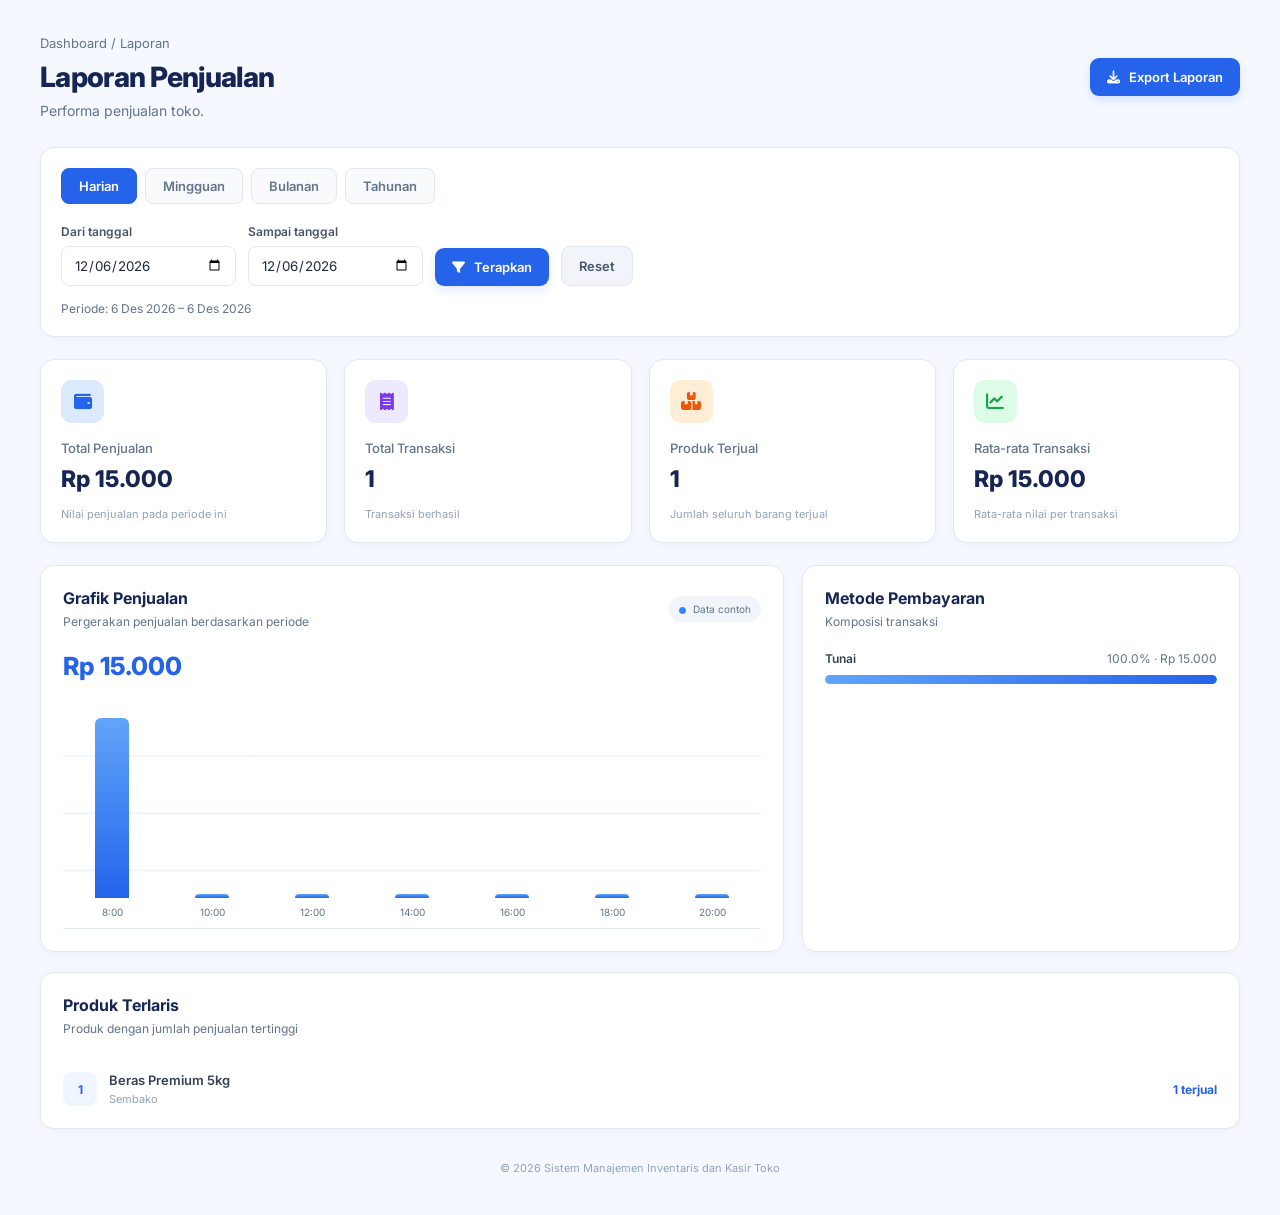
==== commit b14a16e6: "Laporan Penjualan" ====
--- a/index.html
+++ b/index.html
@@ -1,357 +1,136 @@
-<<<<<<< HEAD
-
-<!DOCTYPE html>
-<html lang="id">
-<head>
-  <meta charset="UTF-8">
-  <meta name="viewport" content="width=device-width, initial-scale=1.0">
-  <title>Manajemen Data Barang</title>
-  <link rel="preconnect" href="https://fonts.googleapis.com">
-  <link href="https://fonts.googleapis.com/css2?family=Inter:wght@400;500;600;700;800&display=swap" rel="stylesheet">
-  <link rel="stylesheet" href="https://cdnjs.cloudflare.com/ajax/libs/font-awesome/6.5.0/css/all.min.css">
-  <link rel="stylesheet" href="style.css">
-</head>
-<body>
-  <main class="container">
-
-    <header class="topbar">
-      <div>
-        <p class="breadcrumb">Dashboard / Manajemen Data</p>
-        <h1>Manajemen Data Barang</h1>
-        <p class="subtitle">Kelola dan perbarui informasi data barang toko.</p>
-      </div>
-      <div class="top-actions">
-        <button class="btn light" id="exportBtn">
-          <i class="fa-solid fa-file-export"></i> Export
-        </button>
-        <button class="btn primary" id="addBtn">
-          <i class="fa-solid fa-plus"></i> Tambah Barang
-        </button>
-      </div>
-    </header>
-
-    <!-- Hak Akses -->
-    <section class="role-panel">
-      <div class="role-info">
-        <div class="role-icon"><i class="fa-solid fa-user-shield"></i></div>
-        <div>
-          <strong>Simulasi Hak Akses</strong>
-          <p>Pilih peran untuk melihat perbedaan hak akses pengguna.</p>
-        </div>
-      </div>
-      <select id="roleSelect">
-        <option value="owner">Pemilik Toko</option>
-        <option value="admin">Admin Gudang</option>
-      </select>
-    </section>
-
-    <div class="access-notice" id="accessNotice">
-      <i class="fa-solid fa-circle-info"></i>
-      <span>Pemilik Toko memiliki akses penuh untuk mengelola seluruh data barang.</span>
-    </div>
-
-    <!-- Ringkasan Data -->
-    <section class="stats-grid">
-      <article class="stat-card">
-        <div class="stat-top">
-          <div class="stat-icon blue">
-            <i class="fa-solid fa-box"></i>
-          </div>
-          <span class="stat-tag">Data Barang</span>
-        </div>
-        <p>Total Jenis Barang</p>
-        <h2 id="totalProducts">0</h2>
-        <small>Jumlah barang yang terdaftar dalam sistem</small>
-      </article>
-    </section>
-
-    <!-- Daftar Barang -->
-    <section class="panel inventory-panel">
-      <div class="panel-heading">
-        <div>
-          <h3>Daftar Data Barang</h3>
-          <p>Informasi barang yang terdaftar dalam sistem.</p>
-        </div>
-        <span class="data-count" id="dataCount">0 Barang</span>
-      </div>
-
-      <div class="toolbar">
-        <div class="search-box">
-          <i class="fa-solid fa-magnifying-glass"></i>
-          <input type="search" id="searchInput" placeholder="Cari nama atau kode barang...">
-        </div>
-
-        <select id="categoryFilter">
-          <option value="">Semua Kategori</option>
-          <option value="Sembako">Sembako</option>
-          <option value="Makanan">Makanan</option>
-          <option value="Minuman">Minuman</option>
-          <option value="Kebutuhan Rumah">Kebutuhan Rumah</option>
-        </select>
-      </div>
-
-      <div class="table-wrap">
-        <table>
-          <thead>
-            <tr>
-              <th>Kode Barang</th>
-              <th>Nama Barang</th>
-              <th>Kategori</th>
-              <th>Harga</th>
-              <th>Aksi</th>
-            </tr>
-          </thead>
-          <tbody id="productBody"></tbody>
-        </table>
-      </div>
-
-      <div class="table-footer">
-        <span id="tableInfo">Menampilkan data barang</span>
-        <button class="btn light small" id="resetFilter">
-          <i class="fa-solid fa-rotate-left"></i> Reset Filter
-        </button>
-      </div>
-    </section>
-
-    <!-- Pengajuan Perubahan Data -->
-    <section class="panel request-panel">
-      <div class="panel-heading">
-        <div>
-          <h3>Pengajuan Perubahan Data</h3>
-          <p>Daftar koreksi data barang yang diajukan admin gudang.</p>
-        </div>
-        <span class="request-count" id="requestCount">0 Pengajuan</span>
-      </div>
-
-      <div class="table-wrap">
-        <table>
-          <thead>
-            <tr>
-              <th>Tanggal</th>
-              <th>Kode Barang</th>
-              <th>Nama Barang</th>
-              <th>Bagian yang Diubah</th>
-              <th>Alasan</th>
-              <th>Status</th>
-              <th>Aksi</th>
-            </tr>
-          </thead>
-          <tbody id="requestBody"></tbody>
-        </table>
-      </div>
-    </section>
-
-    <footer>© 2026 Sistem Manajemen Inventaris dan Kasir Toko</footer>
-  </main>
-
-  <!-- Modal Tambah / Edit Barang -->
-  <div class="modal-overlay" id="productModal">
-    <div class="modal">
-      <div class="modal-heading">
-        <div>
-          <h3 id="productModalTitle">Tambah Barang</h3>
-          <p>Lengkapi informasi barang di bawah ini.</p>
-        </div>
-        <button class="close-btn" data-close="productModal">
-          <i class="fa-solid fa-xmark"></i>
-        </button>
-      </div>
-
-      <form id="productForm">
-        <input type="hidden" id="editId">
-
-        <label>Kode Barang
-          <input type="text" id="codeInput" placeholder="Contoh: BRG-001" required>
-        </label>
-
-        <label>Nama Barang
-          <input type="text" id="nameInput" placeholder="Masukkan nama barang" required>
-        </label>
-
-        <label>Kategori
-          <select id="categoryInput" required>
-            <option value="">Pilih kategori</option>
-            <option>Sembako</option>
-            <option>Makanan</option>
-            <option>Minuman</option>
-            <option>Kebutuhan Rumah</option>
-          </select>
-        </label>
-
-        <label>Harga (Rp)
-          <input type="number" id="priceInput" min="0" placeholder="0" required>
-        </label>
-
-        <div class="modal-actions">
-          <button type="button" class="btn light" data-close="productModal">Batal</button>
-          <button type="submit" class="btn primary">Simpan Barang</button>
-        </div>
-      </form>
-    </div>
-  </div>
-
-  <!-- Modal Detail Barang -->
-  <div class="modal-overlay" id="detailModal">
-    <div class="modal">
-      <div class="modal-heading">
-        <div>
-          <h3>Detail Barang</h3>
-          <p>Informasi lengkap barang.</p>
-        </div>
-        <button class="close-btn" data-close="detailModal">
-          <i class="fa-solid fa-xmark"></i>
-        </button>
-      </div>
-      <div id="detailContent"></div>
-    </div>
-  </div>
-
-  <!-- Modal Pengajuan Perubahan -->
-  <div class="modal-overlay" id="requestModal">
-    <div class="modal">
-      <div class="modal-heading">
-        <div>
-          <h3>Ajukan Perubahan Data</h3>
-          <p>Pengajuan akan dikirim kepada pemilik toko.</p>
-        </div>
-        <button class="close-btn" data-close="requestModal">
-          <i class="fa-solid fa-xmark"></i>
-        </button>
-      </div>
-
-      <form id="requestForm">
-        <input type="hidden" id="requestProductId">
-
-        <label>Barang
-          <input type="text" id="requestProductName" readonly>
-        </label>
-
-        <label>Bagian yang perlu diubah
-          <select id="requestField" required>
-            <option value="">Pilih bagian</option>
-            <option>Nama Barang</option>
-            <option>Kode Barang</option>
-            <option>Kategori</option>
-            <option>Harga</option>
-          </select>
-        </label>
-
-        <label>Data yang benar / usulan perubahan
-          <input type="text" id="requestValue" placeholder="Masukkan usulan perubahan" required>
-        </label>
-
-        <label>Alasan pengajuan
-          <textarea id="requestReason" rows="3" placeholder="Jelaskan kesalahan yang ditemukan..." required></textarea>
-        </label>
-
-        <div class="modal-actions">
-          <button type="button" class="btn light" data-close="requestModal">Batal</button>
-          <button type="submit" class="btn primary">Kirim Pengajuan</button>
-        </div>
-      </form>
-    </div>
-  </div>
-
-  <!-- Modal Persetujuan Pengajuan -->
-  <div class="modal-overlay" id="approvalModal">
-    <div class="modal">
-      <div class="modal-heading">
-        <div>
-          <h3>Periksa Pengajuan</h3>
-          <p>Tinjau usulan perubahan dari admin gudang.</p>
-        </div>
-        <button class="close-btn" data-close="approvalModal">
-          <i class="fa-solid fa-xmark"></i>
-        </button>
-      </div>
-      <div id="approvalContent"></div>
-      <div class="modal-actions">
-        <button class="btn light" data-close="approvalModal">Tutup</button>
-        <button class="btn danger-btn" id="rejectRequest">Tolak</button>
-        <button class="btn primary" id="approveRequest">Setujui</button>
-      </div>
-    </div>
-  </div>
-
-  <script src="script.js"></script>
-</body>
-=======
-<!doctype html>
-<html lang="id">
-  <head>
-    <meta charset="UTF-8" />
-    <meta name="viewport" content="width=device-width, initial-scale=1.0" />
-    <title>Login | Inventory System</title>
-    <link rel="stylesheet" href="style.css" />
-  </head>
-  <body>
-    <div class="login-container">
-      <!-- BAGIAN KIRI -->
-      <div class="left-panel">
-        <div class="brand">
-          <div class="brand-icon">📦</div>
-          <span>INVENTORY SYSTEM</span>
-        </div>
-
-        <div class="welcome">
-          <h1>Manage Your Store Smarter.</h1>
-
-          <p>
-            Kelola inventaris, stok barang, dan transaksi penjualan dalam satu
-            sistem yang mudah dan terorganisir.
-          </p>
-
-          <div class="illustration">📦 🛒</div>
-        </div>
-
-        <div class="left-footer">Inventory & Cashier Management System</div>
-      </div>
-
-      <!-- BAGIAN KANAN -->
-      <div class="right-panel">
-        <div class="login-form">
-          <div class="form-icon">👋</div>
-
-          <h2>Selamat Datang!</h2>
-
-          <p class="subtitle">Silakan masuk menggunakan akun Anda.</p>
-
-          <form id="loginForm">
-            <div class="input-group">
-              <label>Username</label>
-
-              <input
-                type="text"
-                id="username"
-                placeholder="Masukkan username"
-                required
-              />
-            </div>
-
-            <div class="input-group">
-              <label>Password</label>
-
-              <input
-                type="password"
-                id="password"
-                placeholder="Masukkan password"
-                required
-              />
-            </div>
-
-            <button type="submit">LOGIN</button>
-          </form>
-
-          <div class="security-info">
-            <span>🔒</span>
-            Akses sistem sesuai hak akses akun Anda.
-          </div>
-        </div>
-
-        <div class="right-footer">© 2026 Inventory Management System</div>
-      </div>
-    </div>
-    <script src="login.js"></script>
-  </body>
->>>>>>> 9b1fd806293f135be04b7ca34f8d89743dd05759
-</html>
+
+<!DOCTYPE html>
+<html lang="id">
+<head>
+  <meta charset="UTF-8">
+  <meta name="viewport" content="width=device-width, initial-scale=1.0">
+  <title>Laporan Penjualan - Toko Grosir</title>
+  <link rel="stylesheet" href="style.css">
+  <link rel="preconnect" href="https://fonts.googleapis.com">
+  <link href="https://fonts.googleapis.com/css2?family=Inter:wght@400;500;600;700;800&display=swap" rel="stylesheet">
+  <link rel="stylesheet" href="https://cdnjs.cloudflare.com/ajax/libs/font-awesome/6.5.0/css/all.min.css">
+</head>
+<body>
+  <main class="container">
+    <header class="topbar">
+      <div>
+        <p class="breadcrumb">Dashboard / Laporan</p>
+        <h1>Laporan Penjualan</h1>
+        <p class="subtitle">Performa penjualan toko.</p>
+      </div>
+      <button class="btn primary" id="exportBtn">
+        <i class="fa-solid fa-download"></i> Export Laporan
+      </button>
+    </header>
+
+    <section class="filter-panel">
+      <div class="period-tabs">
+        <button class="period-btn active" data-period="daily">Harian</button>
+        <button class="period-btn" data-period="weekly">Mingguan</button>
+        <button class="period-btn" data-period="monthly">Bulanan</button>
+        <button class="period-btn" data-period="yearly">Tahunan</button>
+      </div>
+
+      <div class="date-filter">
+        <label>
+          Dari tanggal
+          <input type="date" id="startDate">
+        </label>
+        <label>
+          Sampai tanggal
+          <input type="date" id="endDate">
+        </label>
+        <button class="btn primary" id="applyFilter">
+          <i class="fa-solid fa-filter"></i> Terapkan
+        </button>
+        <button class="btn light" id="resetFilter">Reset</button>
+      </div>
+
+      <p class="filter-info" id="filterInfo"></p>
+    </section>
+
+    <section class="stats-grid">
+      <article class="stat-card">
+        <div class="stat-icon blue">
+          <i class="fa-solid fa-wallet"></i>
+        </div>
+        <p>Total Penjualan</p>
+        <h2 id="totalSales">Rp0</h2>
+        <small>Nilai penjualan pada periode ini</small>
+      </article>
+
+      <article class="stat-card">
+        <div class="stat-icon purple">
+          <i class="fa-solid fa-receipt"></i>
+        </div>
+        <p>Total Transaksi</p>
+        <h2 id="totalTransactions">0</h2>
+        <small>Transaksi berhasil</small>
+      </article>
+
+      <article class="stat-card">
+        <div class="stat-icon orange">
+          <i class="fa-solid fa-boxes-stacked"></i>
+        </div>
+        <p>Produk Terjual</p>
+        <h2 id="totalItems">0</h2>
+        <small>Jumlah seluruh barang terjual</small>
+      </article>
+
+      <article class="stat-card">
+        <div class="stat-icon green">
+          <i class="fa-solid fa-chart-line"></i>
+        </div>
+        <p>Rata-rata Transaksi</p>
+        <h2 id="averageSales">Rp0</h2>
+        <small>Rata-rata nilai per transaksi</small>
+      </article>
+    </section>
+
+    <section class="content-grid">
+      <article class="panel chart-panel">
+        <div class="panel-heading">
+          <div>
+            <h3>Grafik Penjualan</h3>
+            <p>Pergerakan penjualan berdasarkan periode</p>
+          </div>
+          <span class="live-label">
+            <i class="fa-solid fa-circle"></i> Data contoh
+          </span>
+        </div>
+
+        <div class="chart-total" id="chartTotal">Rp0</div>
+        <div class="chart" id="salesChart"></div>
+      </article>
+
+      <article class="panel">
+        <div class="panel-heading">
+          <div>
+            <h3>Metode Pembayaran</h3>
+            <p>Komposisi transaksi</p>
+          </div>
+        </div>
+
+        <div class="payment-list" id="paymentList"></div>
+      </article>
+    </section>
+
+    <section class="panel">
+      <div class="panel-heading">
+        <div>
+          <h3>Produk Terlaris</h3>
+          <p>Produk dengan jumlah penjualan tertinggi</p>
+        </div>
+      </div>
+
+      <div class="product-list" id="productList"></div>
+    </section>
+
+    <footer>
+      © 2026 Sistem Manajemen Inventaris dan Kasir Toko
+    </footer>
+  </main>
+
+  <script src="script.js"></script>
+</body>
+</html>
--- a/style.css
+++ b/style.css
@@ -1,806 +1,574 @@
-<<<<<<< HEAD
-
-=======
->>>>>>> 9b1fd806293f135be04b7ca34f8d89743dd05759
-* {
-  margin: 0;
-  padding: 0;
-  box-sizing: border-box;
-<<<<<<< HEAD
-}
-
-:root {
-  --primary: #2563eb;
-  --primary-dark: #1d4ed8;
-  --blue-light: #eff6ff;
-  --background: #f5f7fb;
-  --white: #ffffff;
-  --text: #172033;
-  --muted: #718096;
-  --border: #e5eaf2;
-  --green: #16a34a;
-  --red: #dc2626;
-  --orange: #ea580c;
-}
-
-body {
-  font-family: 'Inter', sans-serif;
-  background: var(--background);
-  color: var(--text);
-  font-size: 14px;
-}
-
-button, input, select, textarea {
-  font: inherit;
-}
-
-button {
-  cursor: pointer;
-}
-
-.container {
-  max-width: 1440px;
-  margin: auto;
-  padding: 35px 45px;
-}
-
-/* Header */
-.topbar {
-  display: flex;
-  align-items: center;
-  justify-content: space-between;
-  gap: 20px;
-  margin-bottom: 28px;
-}
-
-.breadcrumb {
-  color: var(--muted);
-  font-size: 12px;
-  margin-bottom: 10px;
-}
-
-.topbar h1 {
-  font-size: 27px;
-  font-weight: 800;
-=======
-  font-family: "Segoe UI", sans-serif;
-}
-
-body {
-  min-height: 100vh;
-  display: flex;
-  justify-content: center;
-  align-items: center;
-  background: #eef3fa;
-}
-
-.login-container {
-  width: 950px;
-  min-height: 570px;
-  display: flex;
-  background: white;
-  border-radius: 18px;
-  overflow: hidden;
-  box-shadow: 0 10px 40px rgba(0, 40, 90, 0.12);
-}
-
-/* PANEL KIRI */
-
-.left-panel {
-  width: 50%;
-  padding: 40px;
-  color: white;
-  background: linear-gradient(145deg, #1765bd, #073b82);
-  display: flex;
-  flex-direction: column;
-  justify-content: space-between;
-}
-
-.brand {
-  display: flex;
-  align-items: center;
-  gap: 12px;
-  font-size: 17px;
-  font-weight: bold;
-  letter-spacing: 1px;
-}
-
-.brand-icon {
-  font-size: 25px;
-}
-
-.welcome {
-  margin-top: 40px;
-}
-
-.welcome h1 {
-  font-size: 35px;
-  line-height: 1.3;
-  margin-bottom: 18px;
-}
-
-.welcome p {
-  font-size: 14px;
-  color: #dceaff;
-  line-height: 1.8;
-}
-
-.illustration {
-  font-size: 70px;
-  text-align: center;
-  margin-top: 35px;
-}
-
-.left-footer {
-  font-size: 11px;
-  color: #c8ddf5;
-}
-
-/* PANEL KANAN */
-
-.right-panel {
-  width: 50%;
-  padding: 45px;
-  display: flex;
-  flex-direction: column;
-  justify-content: center;
-}
-
-.login-form {
-  width: 100%;
-  max-width: 350px;
-  margin: auto;
-}
-
-.form-icon {
-  font-size: 30px;
-  margin-bottom: 15px;
-}
-
-.login-form h2 {
-  color: #173d70;
-  font-size: 27px;
->>>>>>> 9b1fd806293f135be04b7ca34f8d89743dd05759
-  margin-bottom: 8px;
-}
-
-.subtitle {
-<<<<<<< HEAD
-  color: var(--muted);
-}
-
-.top-actions {
-  display: flex;
-  gap: 10px;
-}
-
-/* Buttons */
-.btn {
-  border: none;
-  border-radius: 9px;
-  padding: 11px 16px;
-  font-weight: 600;
-  display: inline-flex;
-  align-items: center;
-  justify-content: center;
-  gap: 8px;
-  transition: .2s;
-}
-
-.btn.primary {
-  background: var(--primary);
-  color: white;
-}
-
-.btn.primary:hover {
-  background: var(--primary-dark);
-}
-
-.btn.light {
-  background: white;
-  color: #344054;
-  border: 1px solid var(--border);
-}
-
-.btn.light:hover {
-  background: #f1f5f9;
-}
-
-.btn.small {
-  padding: 8px 12px;
-  font-size: 12px;
-}
-
-.btn.danger-btn {
-  background: #fee2e2;
-  color: var(--red);
-}
-
-/* Role panel */
-.role-panel {
-  background: white;
-  border: 1px solid var(--border);
-  padding: 17px 20px;
-  border-radius: 13px;
-  display: flex;
-  align-items: center;
-  justify-content: space-between;
-  gap: 15px;
-  margin-bottom: 15px;
-}
-
-.role-info {
-  display: flex;
-  align-items: center;
-  gap: 13px;
-}
-
-.role-icon {
-  width: 42px;
-  height: 42px;
-  background: var(--blue-light);
-  color: var(--primary);
-  border-radius: 10px;
-  display: grid;
-  place-items: center;
-  font-size: 18px;
-}
-
-.role-info strong {
-  display: block;
-  margin-bottom: 5px;
-}
-
-.role-info p {
-  color: var(--muted);
-  font-size: 12px;
-}
-
-.role-panel select {
-  width: 190px;
-}
-
-.access-notice {
-  background: #eff6ff;
-  color: #1d4ed8;
-  border: 1px solid #bfdbfe;
-  padding: 13px 16px;
-  border-radius: 9px;
-  display: flex;
-  align-items: center;
-  gap: 10px;
-  margin-bottom: 23px;
-  font-size: 13px;
-}
-
-/* Form elements */
-select,
-input,
-textarea {
-  border: 1px solid var(--border);
-  background: white;
-  border-radius: 8px;
-  padding: 11px 12px;
-  outline: none;
-  color: var(--text);
-}
-
-select:focus,
-input:focus,
-textarea:focus {
-  border-color: var(--primary);
-  box-shadow: 0 0 0 3px rgba(37, 99, 235, .09);
-}
-
-/* Statistics */
-.stats-grid {
-  display: grid;
-  grid-template-columns: repeat(4, 1fr);
-  gap: 17px;
-  margin-bottom: 24px;
-}
-
-.stat-card {
-  background: white;
-  border: 1px solid var(--border);
-  border-radius: 13px;
-  padding: 21px;
-}
-
-.stat-top {
-  display: flex;
-  justify-content: space-between;
-  align-items: center;
-  margin-bottom: 19px;
-}
-
-.stat-icon {
-  width: 43px;
-  height: 43px;
-  border-radius: 11px;
-  display: grid;
-  place-items: center;
-  font-size: 18px;
-}
-
-.stat-icon.blue {
-  background: #dbeafe;
-  color: #2563eb;
-}
-
-.stat-tag {
-  background: #eff6ff;
-  color: #2563eb;
-  padding: 6px 10px;
-  border-radius: 20px;
-  font-size: 11px;
-  font-weight: 600;
-}
-
-.stat-card p {
-  color: var(--muted);
-  margin-bottom: 7px;
-}
-
-.stat-card h2 {
-  font-size: 29px;
-  margin-bottom: 7px;
-}
-
-.stat-card small {
-  color: var(--muted);
-}
-
-/* Panels */
-.panel {
-  background: white;
-  border: 1px solid var(--border);
-  border-radius: 13px;
-  padding: 23px;
-  margin-bottom: 23px;
-}
-
-.panel-heading {
-  display: flex;
-  justify-content: space-between;
-  align-items: center;
-  gap: 15px;
-  margin-bottom: 22px;
-}
-
-.panel-heading h3 {
-  font-size: 17px;
-  margin-bottom: 7px;
-}
-
-.panel-heading p {
-  color: var(--muted);
-  font-size: 12px;
-}
-
-.data-count,
-.request-count {
-  background: var(--blue-light);
-  color: var(--primary);
-  border-radius: 20px;
-  padding: 8px 12px;
-  font-weight: 600;
-  font-size: 12px;
-}
-
-/* Toolbar */
-.toolbar {
-  display: flex;
-  gap: 12px;
-  margin-bottom: 20px;
-}
-
-.search-box {
-  flex: 1;
-  position: relative;
-}
-
-.search-box i {
-  position: absolute;
-  left: 14px;
-  top: 50%;
-  transform: translateY(-50%);
-  color: #98a2b3;
-}
-
-.search-box input {
-  width: 100%;
-  padding-left: 40px;
-}
-
-.toolbar select {
-  min-width: 190px;
-}
-
-/* Tables */
-.table-wrap {
-  width: 100%;
-  overflow-x: auto;
-}
-
-table {
-  width: 100%;
-  border-collapse: collapse;
-  white-space: nowrap;
-}
-
-thead {
-  background: #f8fafc;
-}
-
-th {
-  color: #667085;
-  font-size: 12px;
-  font-weight: 600;
-  text-align: left;
-  padding: 15px 13px;
-}
-
-td {
-  padding: 15px 13px;
-  border-bottom: 1px solid #edf0f5;
-  font-size: 13px;
-}
-
-tbody tr:hover {
-  background: #f8fbff;
-}
-
-.product-code {
-  color: var(--primary);
-  font-weight: 700;
-}
-
-.category-badge {
-  background: #eff6ff;
-  color: #2563eb;
-  padding: 6px 10px;
-  border-radius: 20px;
-  font-size: 11px;
-  font-weight: 600;
-}
-
-.price {
-  font-weight: 600;
-}
-
-.action-buttons {
-  display: flex;
-  gap: 7px;
-}
-
-.action-btn {
-  width: 32px;
-  height: 32px;
-  border: none;
-  border-radius: 7px;
-  display: grid;
-  place-items: center;
-  background: #eff6ff;
-  color: var(--primary);
-}
-
-.action-btn:hover {
-  filter: brightness(.95);
-}
-
-.action-btn.edit {
-  background: #fff7ed;
-  color: var(--orange);
-}
-
-.action-btn.delete {
-  background: #fef2f2;
-  color: var(--red);
-}
-
-.action-btn.request {
-  background: #f0fdf4;
-  color: var(--green);
-}
-
-.table-footer {
-  display: flex;
-  justify-content: space-between;
-  align-items: center;
-  gap: 12px;
-  margin-top: 18px;
-  color: var(--muted);
-  font-size: 12px;
-}
-
-.empty-state {
-  text-align: center;
-  color: var(--muted);
-  padding: 30px;
-}
-
-/* Request status */
-.status {
-  padding: 6px 10px;
-  border-radius: 20px;
-  font-size: 11px;
-  font-weight: 600;
-}
-
-.status.pending {
-  background: #fff7ed;
-  color: #c2410c;
-}
-
-.status.approved {
-  background: #dcfce7;
-  color: #15803d;
-}
-
-.status.rejected {
-  background: #fee2e2;
-  color: #b91c1c;
-}
-
-/* Modal */
-.modal-overlay {
-  position: fixed;
-  inset: 0;
-  background: rgba(15, 23, 42, .48);
-  display: none;
-  align-items: center;
-  justify-content: center;
-  padding: 20px;
-  z-index: 1000;
-  overflow-y: auto;
-}
-
-.modal-overlay.show {
-  display: flex;
-}
-
-.modal {
-  width: 100%;
-  max-width: 510px;
-  max-height: 90vh;
-  overflow-y: auto;
-  background: white;
-  border-radius: 15px;
-  padding: 25px;
-  box-shadow: 0 20px 50px rgba(0,0,0,.15);
-}
-
-.modal-heading {
-  display: flex;
-  justify-content: space-between;
-  align-items: flex-start;
-  margin-bottom: 23px;
-}
-
-.modal-heading h3 {
-  font-size: 18px;
-  margin-bottom: 7px;
-}
-
-.modal-heading p {
-  color: var(--muted);
-  font-size: 12px;
-}
-
-.close-btn {
-  border: none;
-  background: #f1f5f9;
-  width: 34px;
-  height: 34px;
-  border-radius: 8px;
-  color: #475569;
-}
-
-form label {
-  display: block;
-  font-size: 13px;
-  font-weight: 600;
-  margin-bottom: 16px;
-}
-
-form label input,
-form label select,
-form label textarea {
-  display: block;
-  width: 100%;
-  margin-top: 8px;
-  font-weight: 400;
-}
-
-textarea {
-  resize: vertical;
-}
-
-.modal-actions {
-  display: flex;
-  justify-content: flex-end;
-  gap: 9px;
-  margin-top: 22px;
-}
-
-.detail-list {
-  display: grid;
-  gap: 14px;
-}
-
-.detail-item {
-  display: flex;
-  justify-content: space-between;
-  gap: 15px;
-  padding-bottom: 12px;
-  border-bottom: 1px solid var(--border);
-}
-
-.detail-item span {
-  color: var(--muted);
-}
-
-.detail-item strong {
-  text-align: right;
-}
-
-footer {
-  text-align: center;
-  color: var(--muted);
-  font-size: 12px;
-  padding: 20px 0;
-}
-
-/* Responsive */
-@media (max-width: 900px) {
-  .container {
-    padding: 25px;
-  }
-
-  .stats-grid {
-    grid-template-columns: repeat(2, 1fr);
-  }
-}
-
-@media (max-width: 600px) {
-  .container {
-    padding: 18px;
-  }
-
-  .topbar,
-  .role-panel {
-    align-items: flex-start;
-    flex-direction: column;
-  }
-
-  .top-actions {
-    width: 100%;
-  }
-
-  .top-actions .btn {
-    flex: 1;
-  }
-
-  .role-panel select {
-    width: 100%;
-  }
-
-  .toolbar {
-    flex-direction: column;
-  }
-
-  .toolbar select {
-    width: 100%;
-  }
-
-  .stats-grid {
-    grid-template-columns: 1fr;
-  }
-
-  .panel {
-    padding: 16px;
-  }
-
-  .panel-heading {
-    align-items: flex-start;
-  }
-
-  .table-footer {
-    align-items: flex-start;
-    flex-direction: column;
-  }
-
-  .modal-actions {
-    flex-wrap: wrap;
-=======
-  color: #8997a9;
-  font-size: 13px;
-  margin-bottom: 35px;
-}
-
-.input-group {
-  margin-bottom: 22px;
-}
-
-.input-group label {
-  display: block;
-  color: #344c6b;
-  font-size: 13px;
-  font-weight: 600;
-  margin-bottom: 9px;
-}
-
-.input-group input {
-  width: 100%;
-  padding: 14px;
-  border: 1px solid #dce5f0;
-  border-radius: 8px;
-  background: #f9fbfe;
-  outline: none;
-  font-size: 13px;
-}
-
-.input-group input:focus {
-  border-color: #1765bd;
-}
-
-button {
-  width: 100%;
-  padding: 15px;
-  border: none;
-  border-radius: 8px;
-  background: #1765bd;
-  color: white;
-  font-size: 14px;
-  font-weight: bold;
-  cursor: pointer;
-  transition: 0.3s;
-}
-
-button:hover {
-  background: #0b478e;
-}
-
-.security-info {
-  margin-top: 25px;
-  text-align: center;
-  font-size: 11px;
-  color: #8997a9;
-}
-
-.right-footer {
-  text-align: center;
-  font-size: 11px;
-  color: #a1adbd;
-  margin-top: 30px;
-}
-
-/* RESPONSIVE */
-
-@media (max-width: 750px) {
-  body {
-    padding: 20px;
-  }
-
-  .login-container {
-    width: 100%;
-    flex-direction: column;
-  }
-
-  .left-panel,
-  .right-panel {
-    width: 100%;
-    padding: 30px;
-  }
-
-  .welcome h1 {
-    font-size: 26px;
-  }
-
-  .illustration {
-    font-size: 45px;
-    margin-top: 15px;
->>>>>>> 9b1fd806293f135be04b7ca34f8d89743dd05759
-  }
-}
+
+* {
+  margin: 0;
+  padding: 0;
+  box-sizing: border-box;
+}
+
+:root {
+  --blue: #2563eb;
+  --blue-dark: #1d4ed8;
+  --blue-light: #eff6ff;
+  --blue-soft: #dbeafe;
+  --text: #1e293b;
+  --muted: #64748b;
+  --border: #e2e8f0;
+  --white: #ffffff;
+  --background: #f5f8ff;
+  --green: #16a34a;
+}
+
+body {
+  font-family: "Inter", sans-serif;
+  background: var(--background);
+  color: var(--text);
+  min-height: 100vh;
+}
+
+.container {
+  width: min(1200px, 94%);
+  margin: 0 auto;
+  padding: 35px 0;
+}
+
+/* HEADER */
+.topbar {
+  display: flex;
+  justify-content: space-between;
+  align-items: center;
+  gap: 20px;
+  margin-bottom: 28px;
+}
+
+.breadcrumb {
+  color: var(--muted);
+  font-size: 13px;
+  margin-bottom: 9px;
+}
+
+.topbar h1 {
+  font-size: 28px;
+  font-weight: 800;
+  letter-spacing: -0.7px;
+  color: #172554;
+}
+
+.subtitle {
+  color: var(--muted);
+  font-size: 14px;
+  margin-top: 8px;
+}
+
+.btn {
+  border: none;
+  border-radius: 9px;
+  padding: 11px 17px;
+  font-family: inherit;
+  font-size: 13px;
+  font-weight: 600;
+  cursor: pointer;
+  transition: 0.2s ease;
+}
+
+.btn.primary {
+  background: var(--blue);
+  color: white;
+  box-shadow: 0 4px 10px rgba(37, 99, 235, 0.15);
+}
+
+.btn.primary:hover {
+  background: var(--blue-dark);
+  transform: translateY(-1px);
+}
+
+.btn.light {
+  color: #475569;
+  background: #f1f5f9;
+  border: 1px solid var(--border);
+}
+
+.btn.light:hover {
+  background: #e2e8f0;
+}
+
+.btn i {
+  margin-right: 6px;
+}
+
+/* FILTER PANEL */
+.filter-panel {
+  background: var(--white);
+  border: 1px solid var(--border);
+  border-radius: 14px;
+  padding: 20px;
+  margin-bottom: 22px;
+  box-shadow: 0 3px 12px rgba(15, 23, 42, 0.03);
+}
+
+.period-tabs {
+  display: flex;
+  flex-wrap: wrap;
+  gap: 8px;
+  margin-bottom: 20px;
+}
+
+.period-btn {
+  background: #f8fafc;
+  border: 1px solid var(--border);
+  color: #64748b;
+  padding: 9px 17px;
+  border-radius: 8px;
+  font-family: inherit;
+  font-size: 13px;
+  font-weight: 600;
+  cursor: pointer;
+  transition: 0.2s;
+}
+
+.period-btn:hover {
+  color: var(--blue);
+  border-color: #93c5fd;
+}
+
+.period-btn.active {
+  background: var(--blue);
+  color: white;
+  border-color: var(--blue);
+}
+
+.date-filter {
+  display: flex;
+  align-items: end;
+  flex-wrap: wrap;
+  gap: 12px;
+}
+
+.date-filter label {
+  display: flex;
+  flex-direction: column;
+  gap: 7px;
+  color: #475569;
+  font-size: 12px;
+  font-weight: 600;
+}
+
+.date-filter input {
+  min-width: 175px;
+  padding: 10px 12px;
+  border: 1px solid var(--border);
+  border-radius: 8px;
+  background: white;
+  color: var(--text);
+  font-family: inherit;
+  outline: none;
+}
+
+.date-filter input:focus {
+  border-color: var(--blue);
+  box-shadow: 0 0 0 3px rgba(37, 99, 235, 0.1);
+}
+
+.filter-info {
+  color: var(--muted);
+  font-size: 12px;
+  margin-top: 15px;
+}
+
+/* SUMMARY CARDS */
+.stats-grid {
+  display: grid;
+  grid-template-columns: repeat(4, 1fr);
+  gap: 17px;
+  margin-bottom: 22px;
+}
+
+.stat-card {
+  background: white;
+  border: 1px solid var(--border);
+  border-radius: 14px;
+  padding: 20px;
+  box-shadow: 0 3px 12px rgba(15, 23, 42, 0.03);
+}
+
+.stat-icon {
+  width: 43px;
+  height: 43px;
+  border-radius: 11px;
+  display: flex;
+  align-items: center;
+  justify-content: center;
+  font-size: 18px;
+  margin-bottom: 17px;
+}
+
+.stat-icon.blue {
+  color: #2563eb;
+  background: #dbeafe;
+}
+
+.stat-icon.purple {
+  color: #7c3aed;
+  background: #ede9fe;
+}
+
+.stat-icon.orange {
+  color: #ea580c;
+  background: #ffedd5;
+}
+
+.stat-icon.green {
+  color: #16a34a;
+  background: #dcfce7;
+}
+
+.stat-card p {
+  color: var(--muted);
+  font-size: 13px;
+  font-weight: 500;
+}
+
+.stat-card h2 {
+  color: #172554;
+  font-size: 23px;
+  font-weight: 800;
+  margin: 9px 0;
+  overflow-wrap: anywhere;
+}
+
+.stat-card small {
+  color: #94a3b8;
+  font-size: 11px;
+}
+
+/* CONTENT PANELS */
+.content-grid {
+  display: grid;
+  grid-template-columns: 1.7fr 1fr;
+  gap: 18px;
+  margin-bottom: 20px;
+}
+
+.panel {
+  background: white;
+  border: 1px solid var(--border);
+  border-radius: 14px;
+  padding: 22px;
+  margin-bottom: 20px;
+  box-shadow: 0 3px 12px rgba(15, 23, 42, 0.03);
+  min-width: 0;
+}
+
+.content-grid .panel {
+  margin-bottom: 0;
+}
+
+.panel-heading {
+  display: flex;
+  align-items: center;
+  justify-content: space-between;
+  gap: 12px;
+  margin-bottom: 22px;
+}
+
+.panel-heading h3 {
+  color: #172554;
+  font-size: 16px;
+  font-weight: 700;
+}
+
+.panel-heading p {
+  color: var(--muted);
+  font-size: 12px;
+  margin-top: 6px;
+}
+
+.live-label {
+  color: #64748b;
+  background: #f1f5f9;
+  padding: 7px 10px;
+  border-radius: 20px;
+  font-size: 10px;
+  white-space: nowrap;
+}
+
+.live-label i {
+  color: #3b82f6;
+  font-size: 7px;
+  margin-right: 4px;
+}
+
+.chart-total {
+  color: var(--blue);
+  font-size: 25px;
+  font-weight: 800;
+  margin-bottom: 18px;
+}
+
+/* BAR CHART */
+.chart {
+  min-height: 230px;
+  display: flex;
+  align-items: end;
+  justify-content: space-around;
+  gap: 12px;
+  padding: 15px 5px 0;
+  border-bottom: 1px solid var(--border);
+  background-image: linear-gradient(
+    to bottom,
+    transparent 24%,
+    #edf2fa 25%,
+    transparent 25.5%,
+    transparent 49%,
+    #edf2fa 50%,
+    transparent 50.5%,
+    transparent 74%,
+    #edf2fa 75%,
+    transparent 75.5%
+  );
+}
+
+.chart-column {
+  flex: 1;
+  min-width: 0;
+  height: 100%;
+  display: flex;
+  flex-direction: column;
+  justify-content: end;
+  align-items: center;
+  gap: 8px;
+}
+
+.chart-bar-wrap {
+  width: 100%;
+  height: 180px;
+  display: flex;
+  align-items: end;
+  justify-content: center;
+}
+
+.chart-bar {
+  width: min(34px, 75%);
+  min-height: 4px;
+  background: linear-gradient(180deg, #60a5fa, #2563eb);
+  border-radius: 6px 6px 0 0;
+  transition: height 0.3s ease;
+  position: relative;
+}
+
+.chart-bar:hover {
+  background: linear-gradient(180deg, #3b82f6, #1d4ed8);
+}
+
+.chart-label {
+  color: var(--muted);
+  font-size: 10px;
+  text-align: center;
+  padding-bottom: 10px;
+  white-space: nowrap;
+}
+
+.chart-empty {
+  width: 100%;
+  align-self: center;
+  text-align: center;
+  color: var(--muted);
+  font-size: 13px;
+}
+
+/* PAYMENT LIST */
+.payment-list {
+  display: flex;
+  flex-direction: column;
+  gap: 20px;
+}
+
+.payment-item {
+  display: flex;
+  flex-direction: column;
+  gap: 9px;
+}
+
+.payment-info {
+  display: flex;
+  justify-content: space-between;
+  gap: 10px;
+  font-size: 12px;
+}
+
+.payment-name {
+  color: #334155;
+  font-weight: 600;
+}
+
+.payment-value {
+  color: #64748b;
+  white-space: nowrap;
+}
+
+.payment-track {
+  width: 100%;
+  height: 9px;
+  border-radius: 20px;
+  background: #eff6ff;
+  overflow: hidden;
+}
+
+.payment-fill {
+  height: 100%;
+  border-radius: 20px;
+  background: linear-gradient(90deg, #60a5fa, #2563eb);
+}
+
+.payment-empty {
+  color: var(--muted);
+  font-size: 13px;
+  text-align: center;
+  padding: 25px 0;
+}
+
+/* BEST SELLING PRODUCTS */
+.product-list {
+  display: flex;
+  flex-direction: column;
+}
+
+.product-item {
+  display: flex;
+  align-items: center;
+  justify-content: space-between;
+  gap: 15px;
+  padding: 14px 0;
+  border-bottom: 1px solid #f1f5f9;
+}
+
+.product-item:last-child {
+  border-bottom: none;
+  padding-bottom: 0;
+}
+
+.product-left {
+  display: flex;
+  align-items: center;
+  gap: 12px;
+  min-width: 0;
+}
+
+.product-number {
+  width: 34px;
+  height: 34px;
+  border-radius: 9px;
+  background: var(--blue-light);
+  color: var(--blue);
+  display: flex;
+  align-items: center;
+  justify-content: center;
+  font-weight: 700;
+  font-size: 12px;
+  flex-shrink: 0;
+}
+
+.product-name {
+  color: #334155;
+  font-size: 13px;
+  font-weight: 600;
+  overflow-wrap: anywhere;
+}
+
+.product-category {
+  color: #94a3b8;
+  font-size: 11px;
+  margin-top: 4px;
+}
+
+.product-quantity {
+  color: var(--blue);
+  font-size: 12px;
+  font-weight: 700;
+  white-space: nowrap;
+}
+
+.product-empty {
+  color: var(--muted);
+  text-align: center;
+  font-size: 13px;
+  padding: 20px 0;
+}
+
+/* FOOTER */
+footer {
+  text-align: center;
+  color: #94a3b8;
+  font-size: 11px;
+  padding: 12px 0 5px;
+}
+
+/* RESPONSIVE */
+@media (max-width: 900px) {
+  .stats-grid {
+    grid-template-columns: repeat(2, 1fr);
+  }
+
+  .content-grid {
+    grid-template-columns: 1fr;
+  }
+}
+
+@media (max-width: 600px) {
+  .container {
+    width: 92%;
+    padding: 23px 0;
+  }
+
+  .topbar {
+    align-items: flex-start;
+    flex-direction: column;
+  }
+
+  .topbar h1 {
+    font-size: 24px;
+  }
+
+  .topbar .btn {
+    width: 100%;
+  }
+
+  .stats-grid {
+    gap: 10px;
+  }
+
+  .stat-card {
+    padding: 15px;
+  }
+
+  .stat-card h2 {
+    font-size: 19px;
+  }
+
+  .filter-panel,
+  .panel {
+    padding: 16px;
+  }
+
+  .date-filter {
+    align-items: stretch;
+    flex-direction: column;
+  }
+
+  .date-filter label,
+  .date-filter input,
+  .date-filter button {
+    width: 100%;
+  }
+
+  .period-btn {
+    flex: 1 1 calc(50% - 8px);
+  }
+
+  .chart {
+    gap: 5px;
+  }
+
+  .chart-label {
+    font-size: 9px;
+  }
+}
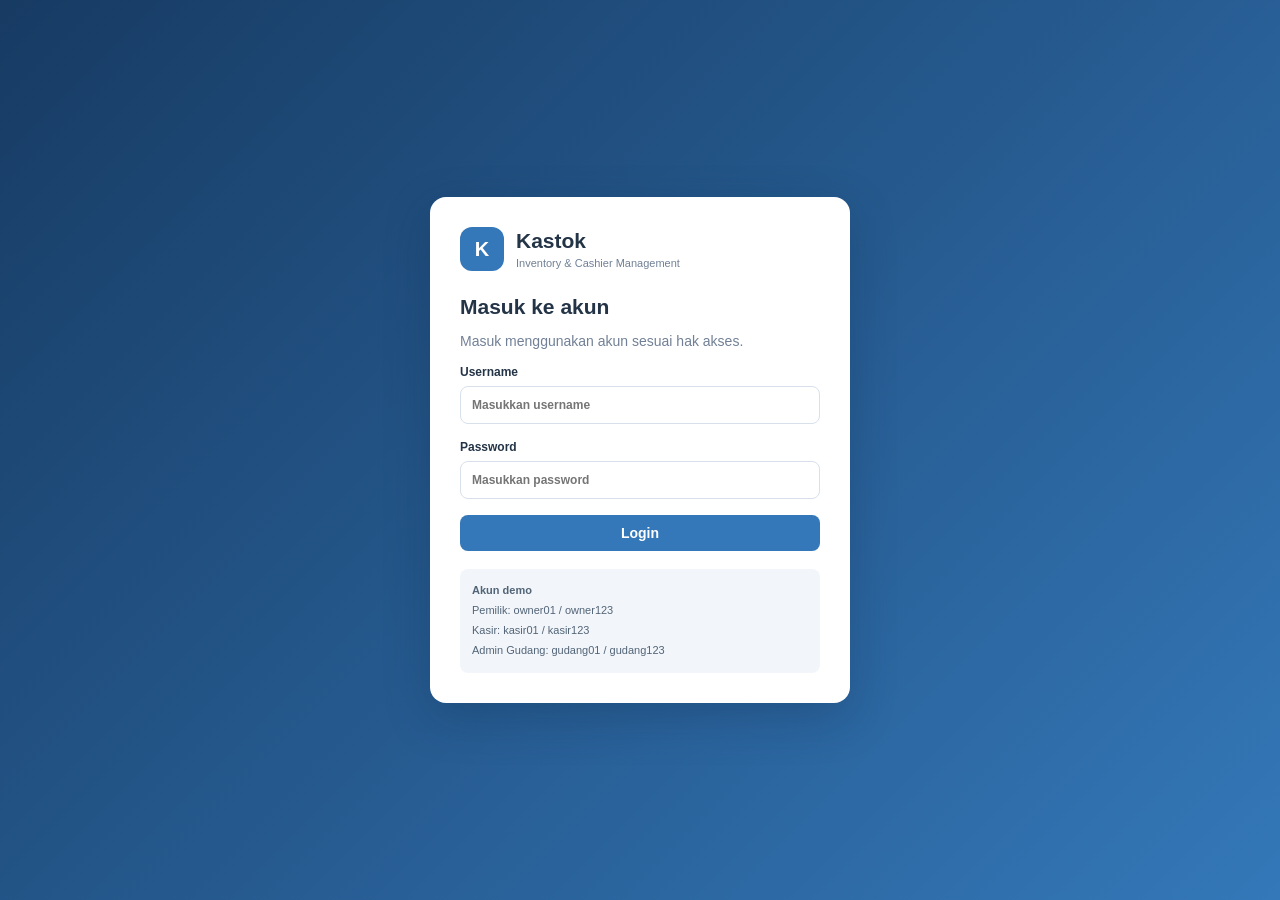
==== commit 7d539238: "upload codingan baru" ====
--- a/index.html
+++ b/index.html
@@ -1,136 +1,59 @@
-
-<!DOCTYPE html>
+<!doctype html>
 <html lang="id">
-<head>
-  <meta charset="UTF-8">
-  <meta name="viewport" content="width=device-width, initial-scale=1.0">
-  <title>Laporan Penjualan - Toko Grosir</title>
-  <link rel="stylesheet" href="style.css">
-  <link rel="preconnect" href="https://fonts.googleapis.com">
-  <link href="https://fonts.googleapis.com/css2?family=Inter:wght@400;500;600;700;800&display=swap" rel="stylesheet">
-  <link rel="stylesheet" href="https://cdnjs.cloudflare.com/ajax/libs/font-awesome/6.5.0/css/all.min.css">
-</head>
-<body>
-  <main class="container">
-    <header class="topbar">
-      <div>
-        <p class="breadcrumb">Dashboard / Laporan</p>
-        <h1>Laporan Penjualan</h1>
-        <p class="subtitle">Performa penjualan toko.</p>
-      </div>
-      <button class="btn primary" id="exportBtn">
-        <i class="fa-solid fa-download"></i> Export Laporan
-      </button>
-    </header>
-
-    <section class="filter-panel">
-      <div class="period-tabs">
-        <button class="period-btn active" data-period="daily">Harian</button>
-        <button class="period-btn" data-period="weekly">Mingguan</button>
-        <button class="period-btn" data-period="monthly">Bulanan</button>
-        <button class="period-btn" data-period="yearly">Tahunan</button>
-      </div>
-
-      <div class="date-filter">
-        <label>
-          Dari tanggal
-          <input type="date" id="startDate">
-        </label>
-        <label>
-          Sampai tanggal
-          <input type="date" id="endDate">
-        </label>
-        <button class="btn primary" id="applyFilter">
-          <i class="fa-solid fa-filter"></i> Terapkan
-        </button>
-        <button class="btn light" id="resetFilter">Reset</button>
-      </div>
-
-      <p class="filter-info" id="filterInfo"></p>
-    </section>
-
-    <section class="stats-grid">
-      <article class="stat-card">
-        <div class="stat-icon blue">
-          <i class="fa-solid fa-wallet"></i>
-        </div>
-        <p>Total Penjualan</p>
-        <h2 id="totalSales">Rp0</h2>
-        <small>Nilai penjualan pada periode ini</small>
-      </article>
-
-      <article class="stat-card">
-        <div class="stat-icon purple">
-          <i class="fa-solid fa-receipt"></i>
-        </div>
-        <p>Total Transaksi</p>
-        <h2 id="totalTransactions">0</h2>
-        <small>Transaksi berhasil</small>
-      </article>
-
-      <article class="stat-card">
-        <div class="stat-icon orange">
-          <i class="fa-solid fa-boxes-stacked"></i>
-        </div>
-        <p>Produk Terjual</p>
-        <h2 id="totalItems">0</h2>
-        <small>Jumlah seluruh barang terjual</small>
-      </article>
-
-      <article class="stat-card">
-        <div class="stat-icon green">
-          <i class="fa-solid fa-chart-line"></i>
-        </div>
-        <p>Rata-rata Transaksi</p>
-        <h2 id="averageSales">Rp0</h2>
-        <small>Rata-rata nilai per transaksi</small>
-      </article>
-    </section>
-
-    <section class="content-grid">
-      <article class="panel chart-panel">
-        <div class="panel-heading">
-          <div>
-            <h3>Grafik Penjualan</h3>
-            <p>Pergerakan penjualan berdasarkan periode</p>
-          </div>
-          <span class="live-label">
-            <i class="fa-solid fa-circle"></i> Data contoh
-          </span>
-        </div>
-
-        <div class="chart-total" id="chartTotal">Rp0</div>
-        <div class="chart" id="salesChart"></div>
-      </article>
-
-      <article class="panel">
-        <div class="panel-heading">
-          <div>
-            <h3>Metode Pembayaran</h3>
-            <p>Komposisi transaksi</p>
-          </div>
-        </div>
-
-        <div class="payment-list" id="paymentList"></div>
-      </article>
-    </section>
-
-    <section class="panel">
-      <div class="panel-heading">
+  <head>
+    <meta charset="UTF-8" />
+    <meta name="viewport" content="width=device-width, initial-scale=1.0" />
+    <title>Kastok | Login</title>
+    <link rel="stylesheet" href="style.css" />
+  </head>
+  <body class="login-page">
+    <section class="login-card">
+      <div class="brand">
+        <div class="brand-mark">K</div>
         <div>
-          <h3>Produk Terlaris</h3>
-          <p>Produk dengan jumlah penjualan tertinggi</p>
+          <h1>Kastok</h1>
+          <p>Inventory & Cashier Management</p>
         </div>
       </div>
 
-      <div class="product-list" id="productList"></div>
+      <h2>Masuk ke akun</h2>
+      <p class="muted">Masuk menggunakan akun sesuai hak akses.</p>
+
+      <form id="loginForm">
+        <label
+          >Username
+          <input
+            id="username"
+            required
+            autocomplete="username"
+            placeholder="Masukkan username"
+          />
+        </label>
+
+        <label
+          >Password
+          <input
+            id="password"
+            type="password"
+            required
+            autocomplete="current-password"
+            placeholder="Masukkan password"
+          />
+        </label>
+
+        <button class="btn full" type="submit">Login</button>
+        <p id="loginError" class="error"></p>
+      </form>
+
+      <div class="demo">
+        <b>Akun demo</b><br />
+        Pemilik: owner01 / owner123<br />
+        Kasir: kasir01 / kasir123<br />
+        Admin Gudang: gudang01 / gudang123
+      </div>
     </section>
 
-    <footer>
-      © 2026 Sistem Manajemen Inventaris dan Kasir Toko
-    </footer>
-  </main>
-
-  <script src="script.js"></script>
-</body>
-</html>+    <script src="app.js"></script>
+    <link rel="stylesheet" href="style.css" />
+  </body>
+</html>
--- a/style.css
+++ b/style.css
@@ -1,574 +1,523 @@
+* {
+  box-sizing: border-box;
+}
+body {
+  margin: 0;
+  background: #f4f7fb;
+  color: #243447;
+  font:
+    14px Arial,
+    sans-serif;
+}
+a {
+  text-decoration: none;
+  color: inherit;
+}
+button,
+input,
+select,
+textarea {
+  font: inherit;
+}
+button {
+  cursor: pointer;
+}
 
-* {
+.login-page {
+  min-height: 100vh;
+  display: grid;
+  place-items: center;
+  padding: 20px;
+  background: linear-gradient(135deg, #173b63, #3478b9);
+}
+.login-card {
+  width: min(420px, 100%);
+  background: white;
+  border-radius: 16px;
+  padding: 30px;
+  box-shadow: 0 15px 45px #102b4b44;
+}
+.brand {
+  display: flex;
+  align-items: center;
+  gap: 12px;
+  margin-bottom: 24px;
+}
+.brand-mark {
+  width: 44px;
+  height: 44px;
+  border-radius: 12px;
+  background: #3478b9;
+  color: white;
+  display: grid;
+  place-items: center;
+  font-weight: bold;
+  font-size: 20px;
+}
+.brand h1,
+.brand h2 {
   margin: 0;
-  padding: 0;
-  box-sizing: border-box;
+  font-size: 21px;
+}
+.brand p {
+  margin: 4px 0 0;
+  color: #718096;
+  font-size: 11px;
+}
+.login-card h2 {
+  margin: 0 0 8px;
+}
+.muted {
+  color: #718096;
+}
+.login-card form label,
+.field {
+  display: flex;
+  flex-direction: column;
+  gap: 7px;
+  margin: 16px 0;
+  font-weight: 600;
+  font-size: 12px;
+}
+.login-card input,
+.field input,
+.field select,
+.field textarea,
+.toolbar input,
+.toolbar select {
+  padding: 11px;
+  border: 1px solid #d8e1eb;
+  border-radius: 8px;
+  background: white;
+  width: 100%;
+  color: #243447;
+}
+.btn {
+  border: 0;
+  border-radius: 8px;
+  background: #3478b9;
+  color: white;
+  padding: 10px 14px;
+  font-weight: bold;
+}
+.btn:hover {
+  filter: brightness(0.95);
+}
+.btn-light {
+  background: #edf3f9;
+  color: #173b63;
+}
+.btn-danger {
+  background: #c94b45;
+}
+.btn-success {
+  background: #16845b;
+}
+.btn-ghost {
+  background: #ffffff1c;
+  color: white;
+}
+.full {
+  width: 100%;
+}
+.demo {
+  margin-top: 18px;
+  padding: 12px;
+  background: #f2f6fa;
+  border-radius: 8px;
+  font-size: 11px;
+  line-height: 1.8;
+  color: #526477;
+}
+.error {
+  color: #c0392b;
+  font-size: 12px;
 }
 
-:root {
-  --blue: #2563eb;
-  --blue-dark: #1d4ed8;
-  --blue-light: #eff6ff;
-  --blue-soft: #dbeafe;
-  --text: #1e293b;
-  --muted: #64748b;
-  --border: #e2e8f0;
-  --white: #ffffff;
-  --background: #f5f8ff;
-  --green: #16a34a;
-}
-
-body {
-  font-family: "Inter", sans-serif;
-  background: var(--background);
-  color: var(--text);
+.layout {
   min-height: 100vh;
 }
-
-.container {
-  width: min(1200px, 94%);
-  margin: 0 auto;
-  padding: 35px 0;
-}
-
-/* HEADER */
+.sidebar {
+  position: fixed;
+  inset: 0 auto 0 0;
+  width: 235px;
+  background: #173b63;
+  color: white;
+  padding: 20px 14px;
+  display: flex;
+  flex-direction: column;
+  overflow: auto;
+}
+.side-brand {
+  padding: 0 7px 22px;
+  margin-bottom: 8px;
+}
+.side-brand p {
+  color: #b8c9db;
+}
+.sidebar nav {
+  display: flex;
+  flex-direction: column;
+  gap: 5px;
+}
+.sidebar nav a {
+  padding: 12px;
+  border-radius: 8px;
+  color: #d7e2ee;
+  font-size: 13px;
+}
+.sidebar nav a:hover,
+.sidebar nav a.active {
+  background: #3478b9;
+  color: white;
+}
+.side-user {
+  margin-top: auto;
+  border-top: 1px solid #ffffff2b;
+  padding: 15px 7px 0;
+  display: flex;
+  flex-direction: column;
+  gap: 7px;
+}
+.side-user span,
+.user-info span {
+  font-size: 11px;
+  color: #b8c9db;
+}
+.main {
+  margin-left: 235px;
+  min-height: 100vh;
+}
 .topbar {
+  height: 72px;
+  background: white;
+  border-bottom: 1px solid #e5ebf2;
   display: flex;
   justify-content: space-between;
   align-items: center;
-  gap: 20px;
-  margin-bottom: 28px;
+  padding: 0 28px;
+}
+.topbar h3 {
+  margin: 0;
+  font-size: 16px;
+}
+.topbar p {
+  margin: 5px 0 0;
+  color: #718096;
+  font-size: 11px;
+}
+.user-info {
+  display: flex;
+  flex-direction: column;
+  gap: 4px;
+  text-align: right;
+}
+.user-info span {
+  color: #718096;
+}
+.content {
+  padding: 26px;
+  max-width: 1450px;
+  margin: auto;
 }
 
-.breadcrumb {
-  color: var(--muted);
-  font-size: 13px;
-  margin-bottom: 9px;
-}
-
-.topbar h1 {
-  font-size: 28px;
-  font-weight: 800;
-  letter-spacing: -0.7px;
-  color: #172554;
-}
-
-.subtitle {
-  color: var(--muted);
-  font-size: 14px;
-  margin-top: 8px;
-}
-
-.btn {
-  border: none;
-  border-radius: 9px;
-  padding: 11px 17px;
-  font-family: inherit;
-  font-size: 13px;
-  font-weight: 600;
-  cursor: pointer;
-  transition: 0.2s ease;
-}
-
-.btn.primary {
-  background: var(--blue);
-  color: white;
-  box-shadow: 0 4px 10px rgba(37, 99, 235, 0.15);
-}
-
-.btn.primary:hover {
-  background: var(--blue-dark);
-  transform: translateY(-1px);
-}
-
-.btn.light {
-  color: #475569;
-  background: #f1f5f9;
-  border: 1px solid var(--border);
-}
-
-.btn.light:hover {
-  background: #e2e8f0;
-}
-
-.btn i {
-  margin-right: 6px;
-}
-
-/* FILTER PANEL */
-.filter-panel {
-  background: var(--white);
-  border: 1px solid var(--border);
-  border-radius: 14px;
-  padding: 20px;
-  margin-bottom: 22px;
-  box-shadow: 0 3px 12px rgba(15, 23, 42, 0.03);
-}
-
-.period-tabs {
-  display: flex;
+.page-head {
+  display: flex;
+  justify-content: space-between;
+  align-items: flex-start;
+  gap: 12px;
+  margin-bottom: 18px;
+}
+.page-head h1 {
+  font-size: 23px;
+  margin: 0 0 6px;
+}
+.page-head p {
+  margin: 0;
+  color: #718096;
+  font-size: 12px;
+}
+.panel,
+.stat {
+  background: white;
+  border: 1px solid #e5ebf2;
+  border-radius: 12px;
+  padding: 18px;
+  margin-bottom: 16px;
+}
+.stats {
+  display: grid;
+  grid-template-columns: repeat(4, minmax(0, 1fr));
+  gap: 14px;
+  margin-bottom: 16px;
+}
+.stat span {
+  color: #718096;
+  font-size: 12px;
+}
+.stat h2 {
+  font-size: 22px;
+  margin: 10px 0 3px;
+}
+.grid2 {
+  display: grid;
+  grid-template-columns: 1.2fr 1fr;
+  gap: 15px;
+}
+.panel h3 {
+  font-size: 15px;
+  margin: 0 0 14px;
+}
+.toolbar {
+  display: flex;
+  gap: 9px;
   flex-wrap: wrap;
-  gap: 8px;
-  margin-bottom: 20px;
-}
-
-.period-btn {
-  background: #f8fafc;
-  border: 1px solid var(--border);
-  color: #64748b;
-  padding: 9px 17px;
+  margin-bottom: 14px;
+}
+.toolbar input {
+  max-width: 300px;
+}
+.table-wrap {
+  overflow-x: auto;
+}
+table {
+  width: 100%;
+  border-collapse: collapse;
+  min-width: 600px;
+}
+th {
+  text-align: left;
+  background: #f6f8fb;
+  color: #66778a;
+  font-size: 11px;
+  padding: 12px 10px;
+}
+td {
+  padding: 12px 10px;
+  border-bottom: 1px solid #edf1f5;
+  font-size: 12px;
+}
+tr:last-child td {
+  border-bottom: 0;
+}
+.badge {
+  display: inline-block;
+  border-radius: 20px;
+  padding: 5px 8px;
+  background: #edf3f9;
+  color: #42617f;
+  font-size: 10px;
+  font-weight: bold;
+}
+.green {
+  background: #e6f6ee;
+  color: #16845b;
+}
+.orange {
+  background: #fff3df;
+  color: #a96813;
+}
+.red {
+  background: #fdecea;
+  color: #b9382d;
+}
+.actions {
+  display: flex;
+  gap: 5px;
+  flex-wrap: wrap;
+}
+.btn-sm {
+  padding: 7px 9px;
+  font-size: 11px;
+}
+.empty {
+  text-align: center;
+  color: #718096;
+  padding: 22px;
+}
+.field {
+  font-weight: normal;
+}
+.field label {
+  font-weight: bold;
+}
+.form-grid {
+  display: grid;
+  grid-template-columns: repeat(2, 1fr);
+  gap: 0 14px;
+}
+.full-col {
+  grid-column: 1/-1;
+}
+.inline-form {
+  display: grid;
+  grid-template-columns: 1.2fr 1fr 1fr auto;
+  gap: 10px;
+  align-items: end;
+}
+.inline-form .field {
+  margin: 0;
+}
+.notice {
+  background: #eef5fc;
+  color: #345879;
+  padding: 12px;
   border-radius: 8px;
-  font-family: inherit;
-  font-size: 13px;
-  font-weight: 600;
-  cursor: pointer;
-  transition: 0.2s;
-}
-
-.period-btn:hover {
-  color: var(--blue);
-  border-color: #93c5fd;
-}
-
-.period-btn.active {
-  background: var(--blue);
-  color: white;
-  border-color: var(--blue);
-}
-
-.date-filter {
-  display: flex;
-  align-items: end;
-  flex-wrap: wrap;
-  gap: 12px;
-}
-
-.date-filter label {
-  display: flex;
-  flex-direction: column;
-  gap: 7px;
-  color: #475569;
-  font-size: 12px;
-  font-weight: 600;
-}
-
-.date-filter input {
-  min-width: 175px;
-  padding: 10px 12px;
-  border: 1px solid var(--border);
-  border-radius: 8px;
-  background: white;
-  color: var(--text);
-  font-family: inherit;
-  outline: none;
-}
-
-.date-filter input:focus {
-  border-color: var(--blue);
-  box-shadow: 0 0 0 3px rgba(37, 99, 235, 0.1);
-}
-
-.filter-info {
-  color: var(--muted);
-  font-size: 12px;
-  margin-top: 15px;
-}
-
-/* SUMMARY CARDS */
-.stats-grid {
-  display: grid;
-  grid-template-columns: repeat(4, 1fr);
-  gap: 17px;
-  margin-bottom: 22px;
-}
-
-.stat-card {
-  background: white;
-  border: 1px solid var(--border);
-  border-radius: 14px;
-  padding: 20px;
-  box-shadow: 0 3px 12px rgba(15, 23, 42, 0.03);
-}
-
-.stat-icon {
-  width: 43px;
-  height: 43px;
-  border-radius: 11px;
-  display: flex;
-  align-items: center;
-  justify-content: center;
-  font-size: 18px;
-  margin-bottom: 17px;
-}
-
-.stat-icon.blue {
-  color: #2563eb;
-  background: #dbeafe;
-}
-
-.stat-icon.purple {
-  color: #7c3aed;
-  background: #ede9fe;
-}
-
-.stat-icon.orange {
-  color: #ea580c;
-  background: #ffedd5;
-}
-
-.stat-icon.green {
-  color: #16a34a;
-  background: #dcfce7;
-}
-
-.stat-card p {
-  color: var(--muted);
-  font-size: 13px;
-  font-weight: 500;
-}
-
-.stat-card h2 {
-  color: #172554;
-  font-size: 23px;
-  font-weight: 800;
-  margin: 9px 0;
-  overflow-wrap: anywhere;
-}
-
-.stat-card small {
-  color: #94a3b8;
-  font-size: 11px;
-}
-
-/* CONTENT PANELS */
-.content-grid {
-  display: grid;
-  grid-template-columns: 1.7fr 1fr;
-  gap: 18px;
-  margin-bottom: 20px;
-}
-
-.panel {
-  background: white;
-  border: 1px solid var(--border);
-  border-radius: 14px;
-  padding: 22px;
-  margin-bottom: 20px;
-  box-shadow: 0 3px 12px rgba(15, 23, 42, 0.03);
-  min-width: 0;
-}
-
-.content-grid .panel {
-  margin-bottom: 0;
-}
-
-.panel-heading {
-  display: flex;
-  align-items: center;
+  font-size: 12px;
+  margin-bottom: 14px;
+}
+.line {
+  display: flex;
   justify-content: space-between;
   gap: 12px;
-  margin-bottom: 22px;
-}
-
-.panel-heading h3 {
-  color: #172554;
-  font-size: 16px;
-  font-weight: 700;
-}
-
-.panel-heading p {
-  color: var(--muted);
-  font-size: 12px;
-  margin-top: 6px;
-}
-
-.live-label {
-  color: #64748b;
-  background: #f1f5f9;
-  padding: 7px 10px;
-  border-radius: 20px;
-  font-size: 10px;
-  white-space: nowrap;
-}
-
-.live-label i {
-  color: #3b82f6;
-  font-size: 7px;
-  margin-right: 4px;
-}
-
-.chart-total {
-  color: var(--blue);
-  font-size: 25px;
-  font-weight: 800;
-  margin-bottom: 18px;
-}
-
-/* BAR CHART */
-.chart {
-  min-height: 230px;
-  display: flex;
-  align-items: end;
-  justify-content: space-around;
-  gap: 12px;
-  padding: 15px 5px 0;
-  border-bottom: 1px solid var(--border);
-  background-image: linear-gradient(
-    to bottom,
-    transparent 24%,
-    #edf2fa 25%,
-    transparent 25.5%,
-    transparent 49%,
-    #edf2fa 50%,
-    transparent 50.5%,
-    transparent 74%,
-    #edf2fa 75%,
-    transparent 75.5%
-  );
-}
-
-.chart-column {
-  flex: 1;
-  min-width: 0;
-  height: 100%;
-  display: flex;
-  flex-direction: column;
-  justify-content: end;
-  align-items: center;
+  border-bottom: 1px solid #edf1f5;
+  padding: 10px 0;
+  font-size: 12px;
+}
+.total {
+  font-size: 17px;
+  font-weight: bold;
+  border: 0;
+}
+.cart-grid {
+  display: grid;
+  grid-template-columns: 1.3fr 1fr;
+  gap: 15px;
+}
+.modal-backdrop {
+  position: fixed;
+  inset: 0;
+  background: #10243b88;
+  display: grid;
+  place-items: center;
+  padding: 20px;
+  z-index: 10;
+}
+.modal {
+  width: min(560px, 100%);
+  background: white;
+  border-radius: 12px;
+  padding: 22px;
+  max-height: 90vh;
+  overflow: auto;
+}
+.modal h2 {
+  margin-top: 0;
+}
+.modal-actions {
+  display: flex;
+  justify-content: flex-end;
   gap: 8px;
-}
-
-.chart-bar-wrap {
-  width: 100%;
-  height: 180px;
-  display: flex;
-  align-items: end;
-  justify-content: center;
-}
-
-.chart-bar {
-  width: min(34px, 75%);
-  min-height: 4px;
-  background: linear-gradient(180deg, #60a5fa, #2563eb);
-  border-radius: 6px 6px 0 0;
-  transition: height 0.3s ease;
-  position: relative;
-}
-
-.chart-bar:hover {
-  background: linear-gradient(180deg, #3b82f6, #1d4ed8);
-}
-
-.chart-label {
-  color: var(--muted);
-  font-size: 10px;
+  margin-top: 14px;
+}
+.receipt {
+  max-width: 420px;
+  margin: 15px auto;
+  background: white;
+  padding: 20px;
+  border: 1px dashed #999;
+  color: #222;
+  font-family: Arial;
+}
+.receipt h2,
+.receipt p {
   text-align: center;
-  padding-bottom: 10px;
-  white-space: nowrap;
-}
-
-.chart-empty {
-  width: 100%;
-  align-self: center;
-  text-align: center;
-  color: var(--muted);
-  font-size: 13px;
-}
-
-/* PAYMENT LIST */
-.payment-list {
-  display: flex;
-  flex-direction: column;
-  gap: 20px;
-}
-
-.payment-item {
-  display: flex;
-  flex-direction: column;
-  gap: 9px;
-}
-
-.payment-info {
+}
+.receipt p {
+  font-size: 11px;
+}
+.receipt-row {
   display: flex;
   justify-content: space-between;
   gap: 10px;
   font-size: 12px;
+  margin: 9px 0;
+}
+.receipt hr {
+  border: 0;
+  border-top: 1px dashed #999;
+}
+#printArea {
+  display: none;
+}
+.chart {
+  display: flex;
+  align-items: flex-end;
+  gap: 12px;
+  height: 190px;
+  border-bottom: 1px solid #ddd;
+  padding: 10px;
+}
+.chart div {
+  flex: 1;
+  background: #3478b9;
+  border-radius: 5px 5px 0 0;
+  min-width: 15px;
+}
+.hidden {
+  display: none !important;
 }
 
-.payment-name {
-  color: #334155;
-  font-weight: 600;
-}
-
-.payment-value {
-  color: #64748b;
-  white-space: nowrap;
-}
-
-.payment-track {
-  width: 100%;
-  height: 9px;
-  border-radius: 20px;
-  background: #eff6ff;
-  overflow: hidden;
-}
-
-.payment-fill {
-  height: 100%;
-  border-radius: 20px;
-  background: linear-gradient(90deg, #60a5fa, #2563eb);
-}
-
-.payment-empty {
-  color: var(--muted);
-  font-size: 13px;
-  text-align: center;
-  padding: 25px 0;
-}
-
-/* BEST SELLING PRODUCTS */
-.product-list {
-  display: flex;
-  flex-direction: column;
-}
-
-.product-item {
-  display: flex;
-  align-items: center;
-  justify-content: space-between;
-  gap: 15px;
-  padding: 14px 0;
-  border-bottom: 1px solid #f1f5f9;
-}
-
-.product-item:last-child {
-  border-bottom: none;
-  padding-bottom: 0;
-}
-
-.product-left {
-  display: flex;
-  align-items: center;
-  gap: 12px;
-  min-width: 0;
-}
-
-.product-number {
-  width: 34px;
-  height: 34px;
-  border-radius: 9px;
-  background: var(--blue-light);
-  color: var(--blue);
-  display: flex;
-  align-items: center;
-  justify-content: center;
-  font-weight: 700;
-  font-size: 12px;
-  flex-shrink: 0;
-}
-
-.product-name {
-  color: #334155;
-  font-size: 13px;
-  font-weight: 600;
-  overflow-wrap: anywhere;
-}
-
-.product-category {
-  color: #94a3b8;
-  font-size: 11px;
-  margin-top: 4px;
-}
-
-.product-quantity {
-  color: var(--blue);
-  font-size: 12px;
-  font-weight: 700;
-  white-space: nowrap;
-}
-
-.product-empty {
-  color: var(--muted);
-  text-align: center;
-  font-size: 13px;
-  padding: 20px 0;
-}
-
-/* FOOTER */
-footer {
-  text-align: center;
-  color: #94a3b8;
-  font-size: 11px;
-  padding: 12px 0 5px;
-}
-
-/* RESPONSIVE */
 @media (max-width: 900px) {
-  .stats-grid {
+  .stats {
     grid-template-columns: repeat(2, 1fr);
   }
-
-  .content-grid {
+  .grid2,
+  .cart-grid {
     grid-template-columns: 1fr;
   }
 }
-
-@media (max-width: 600px) {
-  .container {
-    width: 92%;
-    padding: 23px 0;
-  }
-
+@media (max-width: 650px) {
+  .sidebar {
+    position: static;
+    width: auto;
+  }
+  .sidebar nav {
+    flex-direction: row;
+    overflow: auto;
+  }
+  .sidebar nav a {
+    white-space: nowrap;
+  }
+  .side-user {
+    display: none;
+  }
+  .main {
+    margin: 0;
+  }
   .topbar {
-    align-items: flex-start;
-    flex-direction: column;
-  }
-
-  .topbar h1 {
-    font-size: 24px;
-  }
-
-  .topbar .btn {
+    padding: 12px 16px;
+  }
+  .content {
+    padding: 16px;
+  }
+  .inline-form,
+  .form-grid {
+    grid-template-columns: 1fr;
+  }
+  .full-col {
+    grid-column: auto;
+  }
+  .stats {
+    grid-template-columns: 1fr 1fr;
+  }
+}
+@media print {
+  body * {
+    visibility: hidden !important;
+  }
+  #printArea,
+  #printArea * {
+    visibility: visible !important;
+  }
+  #printArea {
+    display: block !important;
+    position: absolute;
+    left: 0;
+    top: 0;
     width: 100%;
   }
-
-  .stats-grid {
-    gap: 10px;
-  }
-
-  .stat-card {
-    padding: 15px;
-  }
-
-  .stat-card h2 {
-    font-size: 19px;
-  }
-
-  .filter-panel,
-  .panel {
-    padding: 16px;
-  }
-
-  .date-filter {
-    align-items: stretch;
-    flex-direction: column;
-  }
-
-  .date-filter label,
-  .date-filter input,
-  .date-filter button {
-    width: 100%;
-  }
-
-  .period-btn {
-    flex: 1 1 calc(50% - 8px);
-  }
-
-  .chart {
-    gap: 5px;
-  }
-
-  .chart-label {
-    font-size: 9px;
-  }
-}+  .receipt {
+    border: 0;
+  }
+}
--- a/style.css
+++ b/style.css
@@ -1,574 +1,523 @@
+* {
+  box-sizing: border-box;
+}
+body {
+  margin: 0;
+  background: #f4f7fb;
+  color: #243447;
+  font:
+    14px Arial,
+    sans-serif;
+}
+a {
+  text-decoration: none;
+  color: inherit;
+}
+button,
+input,
+select,
+textarea {
+  font: inherit;
+}
+button {
+  cursor: pointer;
+}
 
-* {
+.login-page {
+  min-height: 100vh;
+  display: grid;
+  place-items: center;
+  padding: 20px;
+  background: linear-gradient(135deg, #173b63, #3478b9);
+}
+.login-card {
+  width: min(420px, 100%);
+  background: white;
+  border-radius: 16px;
+  padding: 30px;
+  box-shadow: 0 15px 45px #102b4b44;
+}
+.brand {
+  display: flex;
+  align-items: center;
+  gap: 12px;
+  margin-bottom: 24px;
+}
+.brand-mark {
+  width: 44px;
+  height: 44px;
+  border-radius: 12px;
+  background: #3478b9;
+  color: white;
+  display: grid;
+  place-items: center;
+  font-weight: bold;
+  font-size: 20px;
+}
+.brand h1,
+.brand h2 {
   margin: 0;
-  padding: 0;
-  box-sizing: border-box;
+  font-size: 21px;
+}
+.brand p {
+  margin: 4px 0 0;
+  color: #718096;
+  font-size: 11px;
+}
+.login-card h2 {
+  margin: 0 0 8px;
+}
+.muted {
+  color: #718096;
+}
+.login-card form label,
+.field {
+  display: flex;
+  flex-direction: column;
+  gap: 7px;
+  margin: 16px 0;
+  font-weight: 600;
+  font-size: 12px;
+}
+.login-card input,
+.field input,
+.field select,
+.field textarea,
+.toolbar input,
+.toolbar select {
+  padding: 11px;
+  border: 1px solid #d8e1eb;
+  border-radius: 8px;
+  background: white;
+  width: 100%;
+  color: #243447;
+}
+.btn {
+  border: 0;
+  border-radius: 8px;
+  background: #3478b9;
+  color: white;
+  padding: 10px 14px;
+  font-weight: bold;
+}
+.btn:hover {
+  filter: brightness(0.95);
+}
+.btn-light {
+  background: #edf3f9;
+  color: #173b63;
+}
+.btn-danger {
+  background: #c94b45;
+}
+.btn-success {
+  background: #16845b;
+}
+.btn-ghost {
+  background: #ffffff1c;
+  color: white;
+}
+.full {
+  width: 100%;
+}
+.demo {
+  margin-top: 18px;
+  padding: 12px;
+  background: #f2f6fa;
+  border-radius: 8px;
+  font-size: 11px;
+  line-height: 1.8;
+  color: #526477;
+}
+.error {
+  color: #c0392b;
+  font-size: 12px;
 }
 
-:root {
-  --blue: #2563eb;
-  --blue-dark: #1d4ed8;
-  --blue-light: #eff6ff;
-  --blue-soft: #dbeafe;
-  --text: #1e293b;
-  --muted: #64748b;
-  --border: #e2e8f0;
-  --white: #ffffff;
-  --background: #f5f8ff;
-  --green: #16a34a;
-}
-
-body {
-  font-family: "Inter", sans-serif;
-  background: var(--background);
-  color: var(--text);
+.layout {
   min-height: 100vh;
 }
-
-.container {
-  width: min(1200px, 94%);
-  margin: 0 auto;
-  padding: 35px 0;
-}
-
-/* HEADER */
+.sidebar {
+  position: fixed;
+  inset: 0 auto 0 0;
+  width: 235px;
+  background: #173b63;
+  color: white;
+  padding: 20px 14px;
+  display: flex;
+  flex-direction: column;
+  overflow: auto;
+}
+.side-brand {
+  padding: 0 7px 22px;
+  margin-bottom: 8px;
+}
+.side-brand p {
+  color: #b8c9db;
+}
+.sidebar nav {
+  display: flex;
+  flex-direction: column;
+  gap: 5px;
+}
+.sidebar nav a {
+  padding: 12px;
+  border-radius: 8px;
+  color: #d7e2ee;
+  font-size: 13px;
+}
+.sidebar nav a:hover,
+.sidebar nav a.active {
+  background: #3478b9;
+  color: white;
+}
+.side-user {
+  margin-top: auto;
+  border-top: 1px solid #ffffff2b;
+  padding: 15px 7px 0;
+  display: flex;
+  flex-direction: column;
+  gap: 7px;
+}
+.side-user span,
+.user-info span {
+  font-size: 11px;
+  color: #b8c9db;
+}
+.main {
+  margin-left: 235px;
+  min-height: 100vh;
+}
 .topbar {
+  height: 72px;
+  background: white;
+  border-bottom: 1px solid #e5ebf2;
   display: flex;
   justify-content: space-between;
   align-items: center;
-  gap: 20px;
-  margin-bottom: 28px;
+  padding: 0 28px;
+}
+.topbar h3 {
+  margin: 0;
+  font-size: 16px;
+}
+.topbar p {
+  margin: 5px 0 0;
+  color: #718096;
+  font-size: 11px;
+}
+.user-info {
+  display: flex;
+  flex-direction: column;
+  gap: 4px;
+  text-align: right;
+}
+.user-info span {
+  color: #718096;
+}
+.content {
+  padding: 26px;
+  max-width: 1450px;
+  margin: auto;
 }
 
-.breadcrumb {
-  color: var(--muted);
-  font-size: 13px;
-  margin-bottom: 9px;
-}
-
-.topbar h1 {
-  font-size: 28px;
-  font-weight: 800;
-  letter-spacing: -0.7px;
-  color: #172554;
-}
-
-.subtitle {
-  color: var(--muted);
-  font-size: 14px;
-  margin-top: 8px;
-}
-
-.btn {
-  border: none;
-  border-radius: 9px;
-  padding: 11px 17px;
-  font-family: inherit;
-  font-size: 13px;
-  font-weight: 600;
-  cursor: pointer;
-  transition: 0.2s ease;
-}
-
-.btn.primary {
-  background: var(--blue);
-  color: white;
-  box-shadow: 0 4px 10px rgba(37, 99, 235, 0.15);
-}
-
-.btn.primary:hover {
-  background: var(--blue-dark);
-  transform: translateY(-1px);
-}
-
-.btn.light {
-  color: #475569;
-  background: #f1f5f9;
-  border: 1px solid var(--border);
-}
-
-.btn.light:hover {
-  background: #e2e8f0;
-}
-
-.btn i {
-  margin-right: 6px;
-}
-
-/* FILTER PANEL */
-.filter-panel {
-  background: var(--white);
-  border: 1px solid var(--border);
-  border-radius: 14px;
-  padding: 20px;
-  margin-bottom: 22px;
-  box-shadow: 0 3px 12px rgba(15, 23, 42, 0.03);
-}
-
-.period-tabs {
-  display: flex;
+.page-head {
+  display: flex;
+  justify-content: space-between;
+  align-items: flex-start;
+  gap: 12px;
+  margin-bottom: 18px;
+}
+.page-head h1 {
+  font-size: 23px;
+  margin: 0 0 6px;
+}
+.page-head p {
+  margin: 0;
+  color: #718096;
+  font-size: 12px;
+}
+.panel,
+.stat {
+  background: white;
+  border: 1px solid #e5ebf2;
+  border-radius: 12px;
+  padding: 18px;
+  margin-bottom: 16px;
+}
+.stats {
+  display: grid;
+  grid-template-columns: repeat(4, minmax(0, 1fr));
+  gap: 14px;
+  margin-bottom: 16px;
+}
+.stat span {
+  color: #718096;
+  font-size: 12px;
+}
+.stat h2 {
+  font-size: 22px;
+  margin: 10px 0 3px;
+}
+.grid2 {
+  display: grid;
+  grid-template-columns: 1.2fr 1fr;
+  gap: 15px;
+}
+.panel h3 {
+  font-size: 15px;
+  margin: 0 0 14px;
+}
+.toolbar {
+  display: flex;
+  gap: 9px;
   flex-wrap: wrap;
-  gap: 8px;
-  margin-bottom: 20px;
-}
-
-.period-btn {
-  background: #f8fafc;
-  border: 1px solid var(--border);
-  color: #64748b;
-  padding: 9px 17px;
+  margin-bottom: 14px;
+}
+.toolbar input {
+  max-width: 300px;
+}
+.table-wrap {
+  overflow-x: auto;
+}
+table {
+  width: 100%;
+  border-collapse: collapse;
+  min-width: 600px;
+}
+th {
+  text-align: left;
+  background: #f6f8fb;
+  color: #66778a;
+  font-size: 11px;
+  padding: 12px 10px;
+}
+td {
+  padding: 12px 10px;
+  border-bottom: 1px solid #edf1f5;
+  font-size: 12px;
+}
+tr:last-child td {
+  border-bottom: 0;
+}
+.badge {
+  display: inline-block;
+  border-radius: 20px;
+  padding: 5px 8px;
+  background: #edf3f9;
+  color: #42617f;
+  font-size: 10px;
+  font-weight: bold;
+}
+.green {
+  background: #e6f6ee;
+  color: #16845b;
+}
+.orange {
+  background: #fff3df;
+  color: #a96813;
+}
+.red {
+  background: #fdecea;
+  color: #b9382d;
+}
+.actions {
+  display: flex;
+  gap: 5px;
+  flex-wrap: wrap;
+}
+.btn-sm {
+  padding: 7px 9px;
+  font-size: 11px;
+}
+.empty {
+  text-align: center;
+  color: #718096;
+  padding: 22px;
+}
+.field {
+  font-weight: normal;
+}
+.field label {
+  font-weight: bold;
+}
+.form-grid {
+  display: grid;
+  grid-template-columns: repeat(2, 1fr);
+  gap: 0 14px;
+}
+.full-col {
+  grid-column: 1/-1;
+}
+.inline-form {
+  display: grid;
+  grid-template-columns: 1.2fr 1fr 1fr auto;
+  gap: 10px;
+  align-items: end;
+}
+.inline-form .field {
+  margin: 0;
+}
+.notice {
+  background: #eef5fc;
+  color: #345879;
+  padding: 12px;
   border-radius: 8px;
-  font-family: inherit;
-  font-size: 13px;
-  font-weight: 600;
-  cursor: pointer;
-  transition: 0.2s;
-}
-
-.period-btn:hover {
-  color: var(--blue);
-  border-color: #93c5fd;
-}
-
-.period-btn.active {
-  background: var(--blue);
-  color: white;
-  border-color: var(--blue);
-}
-
-.date-filter {
-  display: flex;
-  align-items: end;
-  flex-wrap: wrap;
-  gap: 12px;
-}
-
-.date-filter label {
-  display: flex;
-  flex-direction: column;
-  gap: 7px;
-  color: #475569;
-  font-size: 12px;
-  font-weight: 600;
-}
-
-.date-filter input {
-  min-width: 175px;
-  padding: 10px 12px;
-  border: 1px solid var(--border);
-  border-radius: 8px;
-  background: white;
-  color: var(--text);
-  font-family: inherit;
-  outline: none;
-}
-
-.date-filter input:focus {
-  border-color: var(--blue);
-  box-shadow: 0 0 0 3px rgba(37, 99, 235, 0.1);
-}
-
-.filter-info {
-  color: var(--muted);
-  font-size: 12px;
-  margin-top: 15px;
-}
-
-/* SUMMARY CARDS */
-.stats-grid {
-  display: grid;
-  grid-template-columns: repeat(4, 1fr);
-  gap: 17px;
-  margin-bottom: 22px;
-}
-
-.stat-card {
-  background: white;
-  border: 1px solid var(--border);
-  border-radius: 14px;
-  padding: 20px;
-  box-shadow: 0 3px 12px rgba(15, 23, 42, 0.03);
-}
-
-.stat-icon {
-  width: 43px;
-  height: 43px;
-  border-radius: 11px;
-  display: flex;
-  align-items: center;
-  justify-content: center;
-  font-size: 18px;
-  margin-bottom: 17px;
-}
-
-.stat-icon.blue {
-  color: #2563eb;
-  background: #dbeafe;
-}
-
-.stat-icon.purple {
-  color: #7c3aed;
-  background: #ede9fe;
-}
-
-.stat-icon.orange {
-  color: #ea580c;
-  background: #ffedd5;
-}
-
-.stat-icon.green {
-  color: #16a34a;
-  background: #dcfce7;
-}
-
-.stat-card p {
-  color: var(--muted);
-  font-size: 13px;
-  font-weight: 500;
-}
-
-.stat-card h2 {
-  color: #172554;
-  font-size: 23px;
-  font-weight: 800;
-  margin: 9px 0;
-  overflow-wrap: anywhere;
-}
-
-.stat-card small {
-  color: #94a3b8;
-  font-size: 11px;
-}
-
-/* CONTENT PANELS */
-.content-grid {
-  display: grid;
-  grid-template-columns: 1.7fr 1fr;
-  gap: 18px;
-  margin-bottom: 20px;
-}
-
-.panel {
-  background: white;
-  border: 1px solid var(--border);
-  border-radius: 14px;
-  padding: 22px;
-  margin-bottom: 20px;
-  box-shadow: 0 3px 12px rgba(15, 23, 42, 0.03);
-  min-width: 0;
-}
-
-.content-grid .panel {
-  margin-bottom: 0;
-}
-
-.panel-heading {
-  display: flex;
-  align-items: center;
+  font-size: 12px;
+  margin-bottom: 14px;
+}
+.line {
+  display: flex;
   justify-content: space-between;
   gap: 12px;
-  margin-bottom: 22px;
-}
-
-.panel-heading h3 {
-  color: #172554;
-  font-size: 16px;
-  font-weight: 700;
-}
-
-.panel-heading p {
-  color: var(--muted);
-  font-size: 12px;
-  margin-top: 6px;
-}
-
-.live-label {
-  color: #64748b;
-  background: #f1f5f9;
-  padding: 7px 10px;
-  border-radius: 20px;
-  font-size: 10px;
-  white-space: nowrap;
-}
-
-.live-label i {
-  color: #3b82f6;
-  font-size: 7px;
-  margin-right: 4px;
-}
-
-.chart-total {
-  color: var(--blue);
-  font-size: 25px;
-  font-weight: 800;
-  margin-bottom: 18px;
-}
-
-/* BAR CHART */
-.chart {
-  min-height: 230px;
-  display: flex;
-  align-items: end;
-  justify-content: space-around;
-  gap: 12px;
-  padding: 15px 5px 0;
-  border-bottom: 1px solid var(--border);
-  background-image: linear-gradient(
-    to bottom,
-    transparent 24%,
-    #edf2fa 25%,
-    transparent 25.5%,
-    transparent 49%,
-    #edf2fa 50%,
-    transparent 50.5%,
-    transparent 74%,
-    #edf2fa 75%,
-    transparent 75.5%
-  );
-}
-
-.chart-column {
-  flex: 1;
-  min-width: 0;
-  height: 100%;
-  display: flex;
-  flex-direction: column;
-  justify-content: end;
-  align-items: center;
+  border-bottom: 1px solid #edf1f5;
+  padding: 10px 0;
+  font-size: 12px;
+}
+.total {
+  font-size: 17px;
+  font-weight: bold;
+  border: 0;
+}
+.cart-grid {
+  display: grid;
+  grid-template-columns: 1.3fr 1fr;
+  gap: 15px;
+}
+.modal-backdrop {
+  position: fixed;
+  inset: 0;
+  background: #10243b88;
+  display: grid;
+  place-items: center;
+  padding: 20px;
+  z-index: 10;
+}
+.modal {
+  width: min(560px, 100%);
+  background: white;
+  border-radius: 12px;
+  padding: 22px;
+  max-height: 90vh;
+  overflow: auto;
+}
+.modal h2 {
+  margin-top: 0;
+}
+.modal-actions {
+  display: flex;
+  justify-content: flex-end;
   gap: 8px;
-}
-
-.chart-bar-wrap {
-  width: 100%;
-  height: 180px;
-  display: flex;
-  align-items: end;
-  justify-content: center;
-}
-
-.chart-bar {
-  width: min(34px, 75%);
-  min-height: 4px;
-  background: linear-gradient(180deg, #60a5fa, #2563eb);
-  border-radius: 6px 6px 0 0;
-  transition: height 0.3s ease;
-  position: relative;
-}
-
-.chart-bar:hover {
-  background: linear-gradient(180deg, #3b82f6, #1d4ed8);
-}
-
-.chart-label {
-  color: var(--muted);
-  font-size: 10px;
+  margin-top: 14px;
+}
+.receipt {
+  max-width: 420px;
+  margin: 15px auto;
+  background: white;
+  padding: 20px;
+  border: 1px dashed #999;
+  color: #222;
+  font-family: Arial;
+}
+.receipt h2,
+.receipt p {
   text-align: center;
-  padding-bottom: 10px;
-  white-space: nowrap;
-}
-
-.chart-empty {
-  width: 100%;
-  align-self: center;
-  text-align: center;
-  color: var(--muted);
-  font-size: 13px;
-}
-
-/* PAYMENT LIST */
-.payment-list {
-  display: flex;
-  flex-direction: column;
-  gap: 20px;
-}
-
-.payment-item {
-  display: flex;
-  flex-direction: column;
-  gap: 9px;
-}
-
-.payment-info {
+}
+.receipt p {
+  font-size: 11px;
+}
+.receipt-row {
   display: flex;
   justify-content: space-between;
   gap: 10px;
   font-size: 12px;
+  margin: 9px 0;
+}
+.receipt hr {
+  border: 0;
+  border-top: 1px dashed #999;
+}
+#printArea {
+  display: none;
+}
+.chart {
+  display: flex;
+  align-items: flex-end;
+  gap: 12px;
+  height: 190px;
+  border-bottom: 1px solid #ddd;
+  padding: 10px;
+}
+.chart div {
+  flex: 1;
+  background: #3478b9;
+  border-radius: 5px 5px 0 0;
+  min-width: 15px;
+}
+.hidden {
+  display: none !important;
 }
 
-.payment-name {
-  color: #334155;
-  font-weight: 600;
-}
-
-.payment-value {
-  color: #64748b;
-  white-space: nowrap;
-}
-
-.payment-track {
-  width: 100%;
-  height: 9px;
-  border-radius: 20px;
-  background: #eff6ff;
-  overflow: hidden;
-}
-
-.payment-fill {
-  height: 100%;
-  border-radius: 20px;
-  background: linear-gradient(90deg, #60a5fa, #2563eb);
-}
-
-.payment-empty {
-  color: var(--muted);
-  font-size: 13px;
-  text-align: center;
-  padding: 25px 0;
-}
-
-/* BEST SELLING PRODUCTS */
-.product-list {
-  display: flex;
-  flex-direction: column;
-}
-
-.product-item {
-  display: flex;
-  align-items: center;
-  justify-content: space-between;
-  gap: 15px;
-  padding: 14px 0;
-  border-bottom: 1px solid #f1f5f9;
-}
-
-.product-item:last-child {
-  border-bottom: none;
-  padding-bottom: 0;
-}
-
-.product-left {
-  display: flex;
-  align-items: center;
-  gap: 12px;
-  min-width: 0;
-}
-
-.product-number {
-  width: 34px;
-  height: 34px;
-  border-radius: 9px;
-  background: var(--blue-light);
-  color: var(--blue);
-  display: flex;
-  align-items: center;
-  justify-content: center;
-  font-weight: 700;
-  font-size: 12px;
-  flex-shrink: 0;
-}
-
-.product-name {
-  color: #334155;
-  font-size: 13px;
-  font-weight: 600;
-  overflow-wrap: anywhere;
-}
-
-.product-category {
-  color: #94a3b8;
-  font-size: 11px;
-  margin-top: 4px;
-}
-
-.product-quantity {
-  color: var(--blue);
-  font-size: 12px;
-  font-weight: 700;
-  white-space: nowrap;
-}
-
-.product-empty {
-  color: var(--muted);
-  text-align: center;
-  font-size: 13px;
-  padding: 20px 0;
-}
-
-/* FOOTER */
-footer {
-  text-align: center;
-  color: #94a3b8;
-  font-size: 11px;
-  padding: 12px 0 5px;
-}
-
-/* RESPONSIVE */
 @media (max-width: 900px) {
-  .stats-grid {
+  .stats {
     grid-template-columns: repeat(2, 1fr);
   }
-
-  .content-grid {
+  .grid2,
+  .cart-grid {
     grid-template-columns: 1fr;
   }
 }
-
-@media (max-width: 600px) {
-  .container {
-    width: 92%;
-    padding: 23px 0;
-  }
-
+@media (max-width: 650px) {
+  .sidebar {
+    position: static;
+    width: auto;
+  }
+  .sidebar nav {
+    flex-direction: row;
+    overflow: auto;
+  }
+  .sidebar nav a {
+    white-space: nowrap;
+  }
+  .side-user {
+    display: none;
+  }
+  .main {
+    margin: 0;
+  }
   .topbar {
-    align-items: flex-start;
-    flex-direction: column;
-  }
-
-  .topbar h1 {
-    font-size: 24px;
-  }
-
-  .topbar .btn {
+    padding: 12px 16px;
+  }
+  .content {
+    padding: 16px;
+  }
+  .inline-form,
+  .form-grid {
+    grid-template-columns: 1fr;
+  }
+  .full-col {
+    grid-column: auto;
+  }
+  .stats {
+    grid-template-columns: 1fr 1fr;
+  }
+}
+@media print {
+  body * {
+    visibility: hidden !important;
+  }
+  #printArea,
+  #printArea * {
+    visibility: visible !important;
+  }
+  #printArea {
+    display: block !important;
+    position: absolute;
+    left: 0;
+    top: 0;
     width: 100%;
   }
-
-  .stats-grid {
-    gap: 10px;
-  }
-
-  .stat-card {
-    padding: 15px;
-  }
-
-  .stat-card h2 {
-    font-size: 19px;
-  }
-
-  .filter-panel,
-  .panel {
-    padding: 16px;
-  }
-
-  .date-filter {
-    align-items: stretch;
-    flex-direction: column;
-  }
-
-  .date-filter label,
-  .date-filter input,
-  .date-filter button {
-    width: 100%;
-  }
-
-  .period-btn {
-    flex: 1 1 calc(50% - 8px);
-  }
-
-  .chart {
-    gap: 5px;
-  }
-
-  .chart-label {
-    font-size: 9px;
-  }
-}+  .receipt {
+    border: 0;
+  }
+}
